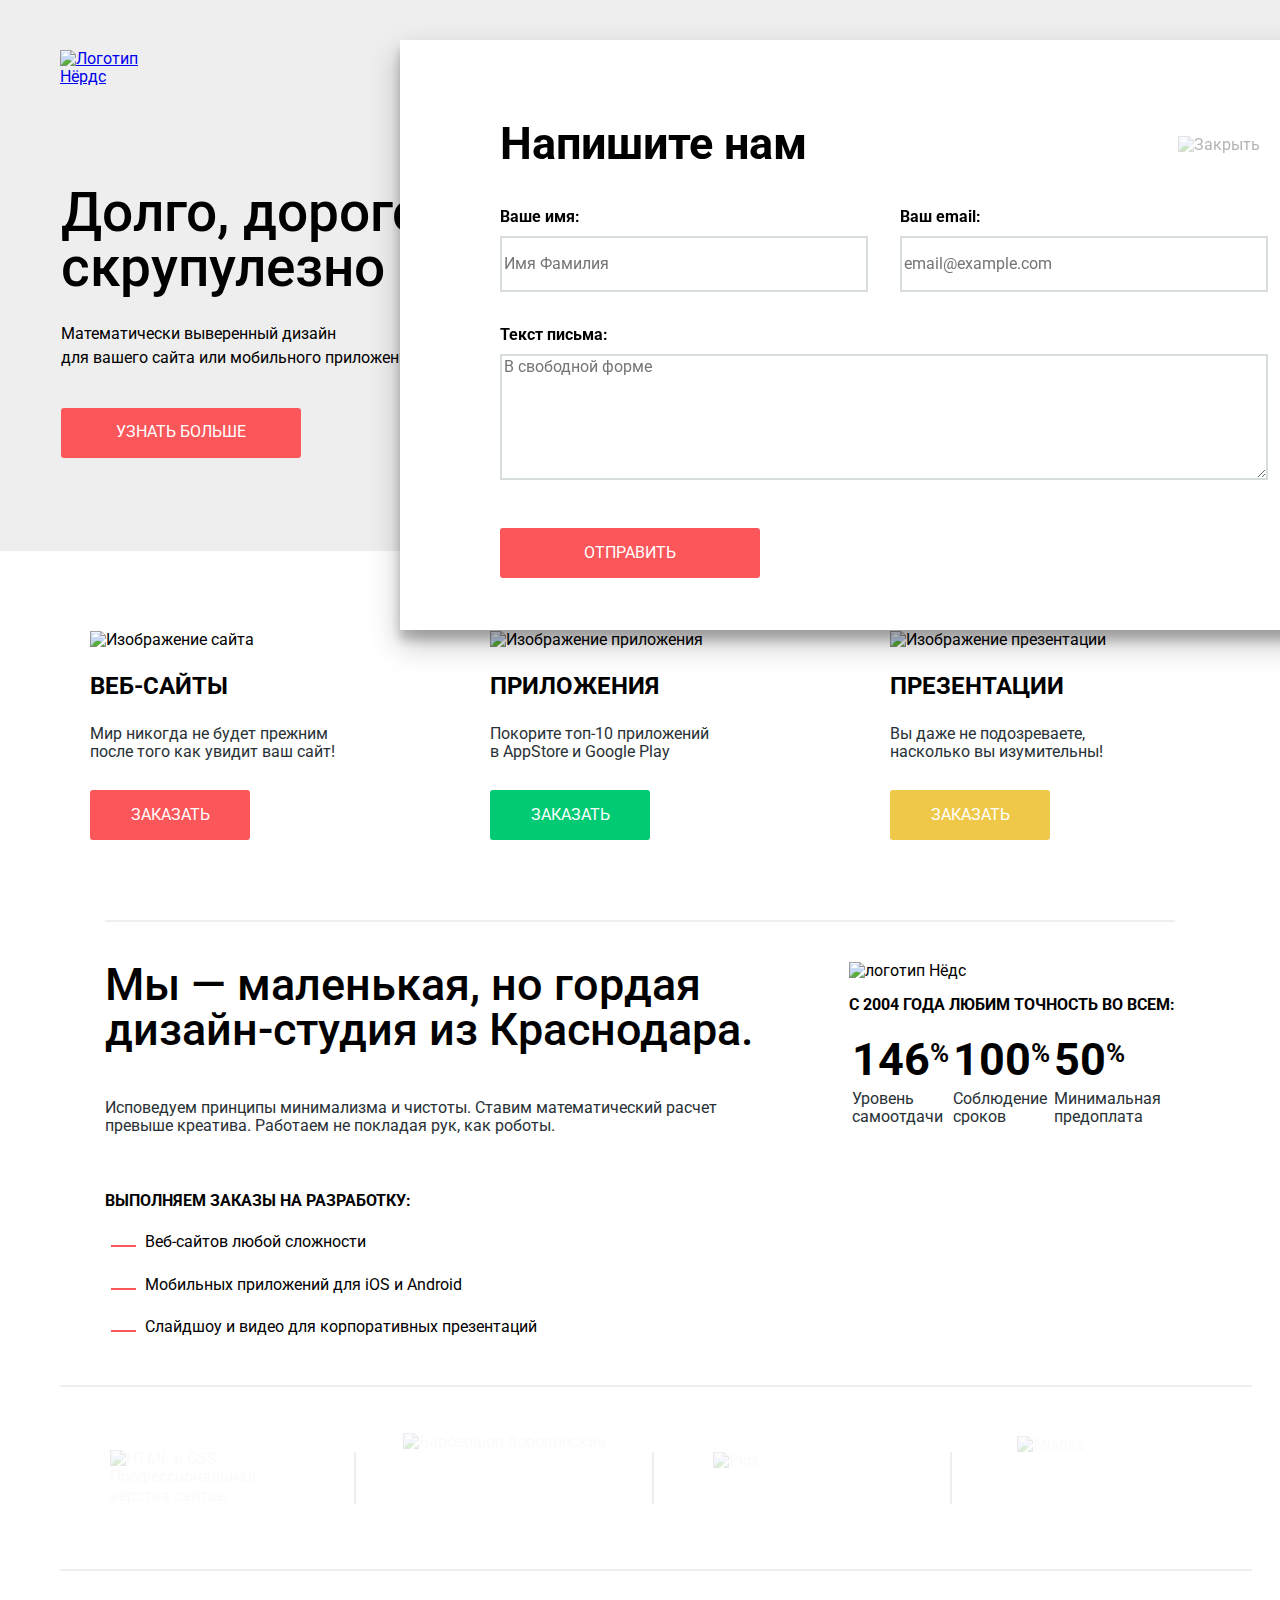
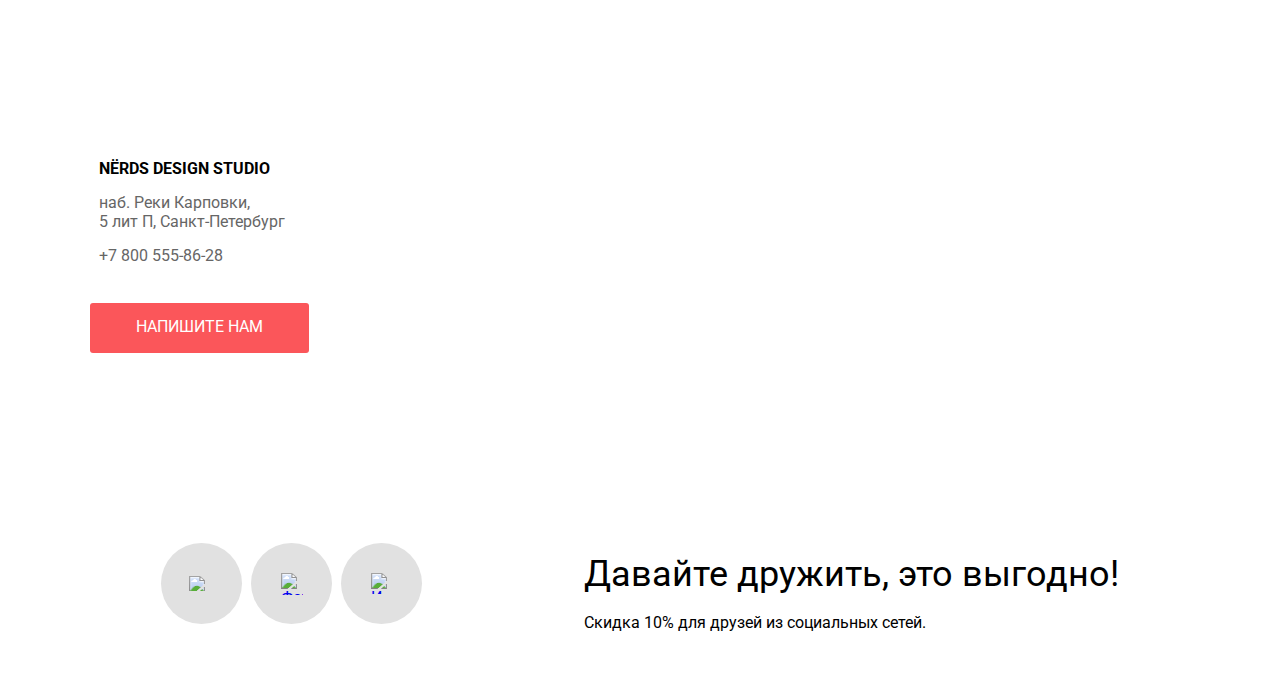
==== index.html @ 9ecb4269 "фиксим ошибку с заглавными символами папок и файлов" ====
<!DOCTYPE html>
<html class="page" lang="ru">

<head>
    <meta charset="UTF-8">
    <title>Дизайн-студия Нёрдс</title>
    <meta name="viewport" content="width=device-width, initial-scale=1.0">
    <link rel="icon" href="favicon.ico">
    <link rel="icon" href="img/favicon/icon.svg" type="image/svg+xml">
    <link rel="apple-touch-icon" href="img/favicon/180.png">
    <link rel="manifest" href="manifest.webmanifest">
    <link rel="stylesheet" href="css/normalize.css">
    <link rel="stylesheet" href="css/style.css">
    <link rel="preconnect" href="https://fonts.gstatic.com">
    <link rel="preconnect" href="https://fonts.gstatic.com">
    <link href="https://fonts.googleapis.com/css2?family=Roboto:wght@400;500&display=swap" rel="stylesheet">
</head>

<body class="page-body">
    <header class="main-header container">
        <nav class="main-navigation">
            <div class="wraper">
                <a href="index.html">
                    <img class="main-header-logo" src="img/nerds-logo.svg" alt="Логотип Нёрдс" width="159" height="65">
                </a>
                <div class="main-navigation-wraper">
                    <ul class="site-navigation">
                        <li><a class="nav-item" href="#">Студия</a></li>
                        <li><a class="nav-item" href="#">Клиенты</a></li>
                        <li><a class="nav-item" href="catalog.html">Магазин</a></li>
                        <li><a class="nav-item" href="#">Контакты</a></li>
                    </ul>
                </div>
                <div class="basket">
                    <input type="image" class="basket-icon" src="img/cart-icon.svg" alt="значок корзины">
                    <a class="nav-item-basket" href="#">
                    Корзина
                </a>
                </div>

            </div>
        </nav>
    </header>
    <main class="container">
        <section class="slider">
            <h2 class="visually-hidden">Цитаты о нас</h2>
            <article class="carousel">
                <div class="carousel__slides">
                    <figure class="carousel__slide slide" id="slide0"><img class="slide__img" src="img/slider/nerds-index-slide11.png" alt="Смартфоны" width="760" height="431">
                        <h2 class="slide__name">Долго, дорого,<br> скрупулезно
                        </h2>
                        <p class="slide__description">Математически выверенный дизайн<br> для вашего сайта или мобильного приложения.</p>
                        <button type="button" class="button-slider button" id="first-slider-button">Узнать больше</button>
                    </figure>
                    <figure class="carousel__slide slide" id="slide1"><img class="slide__img" src="img/slider/nerds-index-slide21.png" alt="Экраны" width="760" height="431">
                        <h2 class="slide__name">Любим математику<br> как никто другой</h2>
                        <p class="slide__description">Никакого креатива, только математические формулы<br> для расчета идеальных пропорций</p>
                        <button type="button" class="button-slider button" id="secound-slider-butto">Узнать больше</button>
                    </figure>
                    <figure class="carousel__slide slide" id="slide2"><img class="slide__img" src="img/slider/nerds-index-slide31.png" alt="Смартфон и планшет" width="760" height="431">
                        <h2 class="slide__name">Только ночь,<br> только хардкор</h2>
                        <p class="slide__description">Работать днем, как все? Мы против этого. <br> Ближе к полуночи работа только начинается</p>
                        <button type="button" class="button-slider button" id="therd-slider-butto">Узнать больше</button>
                    </figure>
                </div>
                <ul class="carousel__dots">
                    <li><a class="carousel__dot" href="#slide0">Перейти к слайду 1</a></li>
                    <li><a class="carousel__dot" href="#slide1">Перейти к слайду 2</a></li>
                    <li><a class="carousel__dot" href="#slide2">Перейти к слайду 3</a></li>
                </ul>
            </article>
        </section>
        <h1 class="visually-hidden">Веб-студия «Нёрдс»</h1>
        <section class="services">
            <h2 class="visually-hidden">Услуги агенства</h2>
            <div class="services-item">
                <img src="img/illustration-11.jpg" alt="Изображение сайта" width="300" height="146">
                <h3 class="services-title">Веб-сайты</h3>
                <p class="services-description">Мир никогда не будет прежним<br>после того как увидит ваш сайт!</p>
                <button class="button-order1 button" id="order-button1">Заказать</button>
            </div>
            <div class="services-item">
                <img src="img/illustration-21.jpg" alt="Изображение приложения" width="300" height="146">
                <h3 class="services-title">Приложения</h3>
                <p class="services-description">Покорите топ-10 приложений<br>в AppStore и Google Play</p>
                <button class="button-order2 button" id="order-button2">Заказать</button>
            </div>
            <div class="services-item">
                <img src="img/illustration-31.jpg" alt="Изображение презентации" width="300" height="146">
                <h3 class="services-title">Презентации</h3>
                <p class="services-description">Вы даже не подозреваете,<br>насколько вы изумительны!</p>
                <button class="button-order3 button" id="order-button3">Заказать</button>
            </div>
        </section>

        <section class="about">
            <h2 class="visually-hidden">
                О нас
            </h2>
            <div class="index-columns">
                <div class="about-quote-div">
                    <b class="about-quote">
                        Мы — маленькая, но гордая<br>дизайн-студия из Краснодара.
                    </b>
                    <p class="about-description">
                        Исповедуем принципы минимализма и чистоты. Ставим математический расчет<br>превыше креатива. Работаем не покладая рук, как роботы.
                    </p>
                    <p class="about-servises-title-list">Выполняем заказы на разработку:</p>
                    <ul class="about-servises-list-group">
                        <li class="about-servises-list">
                            Веб-сайтов любой сложности
                        </li>
                        <li class="about-servises-list">
                            Мобильных приложений для iOS и Android
                        </li>
                        <li class="about-servises-list">
                            Слайдшоу и видео для корпоративных презентаций
                        </li>
                    </ul>
                </div>
                <div class="feature">
                    <img class="feature-logo" src="img/nerds-illustration1.png" alt="логотип Нёдс" width="360" height="208">
                    <p class="feature-slogan ">С 2004 года любим точность во всем:</p>
                    <div>
                        <table class="feature-table">
                            <tr class="feature-number">
                                <td class="numeric">146<sup class="prozent">%</sup></td>
                                <td class="numeric">100<sup class="prozent">%</sup></td>
                                <td class="numeric">50<sup class="prozent">%</sup></td>
                            </tr>
                            <tr class="feature-text">
                                <td>Уровень<br>самоотдачи</td>
                                <td>Соблюдение<br>сроков</td>
                                <td>Минимальная<br>предоплата</td>
                            </tr>
                        </table>
                    </div>
                </div>
            </div>

        </section>
        <section class="cases">
            <h2 class="visually-hidden">Кейсы</h2>
            <div class="cases-row">
                <a class="cases-item" href="https://htmlacademy.ru/intensive/htmlcss">
                    <img class="cases-img" src="img/clients/logo_htmlacademy1.svg" alt="HTML и CSS. Профессиональная вёрстка сайтов" width="199" height="57">
                </a>
                <a class="cases-item" href="#">
                    <img class="cases-img" src="img/clients/logo-21.png" alt="Барбершоп бородинский" width="209" height="90">
                </a>
                <a class="cases-item" href="#">
                    <img class="cases-img" src="img/clients/group12.png" alt="Pink" width="185" height="52">
                </a>
                <a class="cases-item" href="#">
                    <img class="cases-img" src="img/clients/logo-41.png" alt="Mishka" width="173" height="84">
                </a>
            </div>
        </section>
        <section class="map container">
            <h2 class="visually-hidden">Карта</h2>
            <iframe class="g-map" src="https://www.google.com/maps/embed?pb=!1m18!1m12!1m3!1d2867.6091744177047!2d30.320843325173435!3d59.93819686362255!2m3!1f0!2f0!3f0!3m2!1i1024!2i768!4f13.1!3m3!1m2!1s0x4696310fb661d55f%3A0xd0cc7f055debe430!2z0JHQvtC70YzRiNCw0Y8g0JrQvtC90Y7RiNC10L3QvdCw0Y8g0YPQuy4sINCh0LDQvdC60YIt0J_QtdGC0LXRgNCx0YPRgNCzLCDQoNC-0YHRltGPLCAxOTExODY!5e0!3m2!1suk!2sua!4v1516047252825"
                width="1200" height="450" style="border:0" allowfullscreen=""></iframe>
            <div class="addres-container">
                <address class="address-plate">
                        <strong class="address-h3">NЁRDS DESIGN STUDIO</strong>    
                                <p class="address-streat">
                                    наб. Реки Карповки,<br>
                                    5 лит П, Санкт-Петербург
                                </p>
                                <a class="contacs-phone" href="tel:+78005558628">+7 800 555-86-28</a>
                                <button type="button" class="button-adress button" id="adress-button">Напишите нам</button>
                            </address>
            </div>
        </section>
    </main>
    <footer class="main-footer">
        <h2 class="visually-hidden">Мы в социальных сетях</h2>
        <div class="footer-socials">
            <a class="socials-item" href="#"><img src="img/footer/vk.svg" alt="Вконтакте" width="26" height="15"></a>
            <a class="socials-item" href="#"><img src="img/footer/fb.svg" alt="Фейсбук" width="22" height="22"></a>
            <a class="socials-item" href="#"><img src="img/footer/inst.svg" alt="Инстаграм" width="21" height="21"></a>
        </div>
        <div class="footer-slogan">
            <p class="footer-slogan-top">Давайте дружить, это выгодно!</p>
            <p class="footer-slogan-bot">Скидка 10% для друзей из социальных сетей.</p>
        </div>
    </footer>
    <script src="js/slider.js"></script>
</body>

<section class="page__modal modal-form">

    <h2 class="modal-form__caption">Напишите нам</h2>

    <form class="form-feedback" action="https://echo.htmlacademy.ru" method="POST">
        <div class="form-feedback__content-wrapper">
            <label class="form-feedback__label">
          Ваше имя:
          <input class="form-feedback__input form-input" type="text" name="name" placeholder="Имя Фамилия" required>
        </label>

            <label class="form-feedback__label">
          Ваш email:
          <input class="form-feedback__input form-input" type="email" name="email" placeholder="email@example.com" required>
        </label>

            <label class="form-feedback__label form-feedback__label-textarea">
          Текст письма:
          <textarea class="form-feedback__input form-input form-textarea" name="message" placeholder="В свободной форме"></textarea>
        </label>
        </div>


        <button class=" button form-feedback__button" type="submit">Отправить</button>
    </form>
    <input type="image" class="page__modal-button button-close" src="img/close-cross.svg" alt="Закрыть">
</section>

</html>
---- css/style.css ----
:root {
    --basic-black: #000000;
    --red: #FB565A;
    --green: #00CA74;
    --yellow: #EFC849;
    --grey: #EEEEEE;
    --white: #FFFFFF;
    --fog-gray: #666;
    --lite-grey: #E1E1E1;
    --fog-red: #E74246;
    --fog-dark-red: #D7373B;
    --some-green: #00BC6C;
    --some-dark-green: #00AA62;
    --some-fog-yellow: #EAB534;
    --some-dark-yellow: #E5A722;
    --another-gray: #DFDFDF;
    --another-other-gray: #D5D5D5;
    --light-black: #283136;
    --gray-like-me: #a6a6a6;
    --gray-like-you: #f1f1f1;
    --gray-rang: #d7dcde;
    --gray-cf: #cfcfcf;
    --gray-check: #4d4d4d;
}

.page {
    font-family: "Roboto", "Arial", sans-serif;
    min-width: 960px;
    font-size: 16px;
    font-weight: normal;
    min-height: 100%;
}

.main-header {
    background-color: var(--grey);
    min-width: 1100px;
    margin-left: auto;
    margin-right: auto;
    height: 120px;
}

.main-header-catalog {
    background-color: var(--grey);
    min-width: 1100px;
    margin-left: auto;
    margin-right: auto;
    height: 120px;
    padding-bottom: 231px;
}

.main-footer {
    display: flex;
    justify-content: space-evenly;
    align-items: center;
    height: 225px;
}

.wraper {
    display: flex;
    padding-top: 50px;
    padding-left: 10px;
}

.main-navigation {
    align-items: center;
    padding-bottom: 63px;
    background-color: var(--grey);
    width: 1200px;
    margin-left: auto;
    margin-right: auto;
}

.main-header-logo {
    padding-left: 10px;
}

.main-header-logo:hover {
    opacity: .7;
}

.main-header-logo:active {
    opacity: .3;
}

.site-navigation {
    list-style: none;
    display: flex;
    align-items: center;
    flex-wrap: wrap;
    margin-bottom: 7px;
    padding-left: 30px
}

.nav-item-basket {
    font-weight: 500;
    font-size: 16px;
    align-items: center;
    text-transform: uppercase;
    text-decoration: none;
    color: var(--basic-black);
    margin-right: 20px;
    margin-top: 10px
}

.nav-item-basket:hover {
    color: var(--red);
}

.nav-item-basket:active {
    opacity: .3;
}

.nav-item-basket:visited {
    text-decoration: underline;
}

.nav-item {
    font-weight: 500;
    font-size: 16px;
    align-items: center;
    text-transform: uppercase;
    text-decoration: none;
    color: var(--basic-black);
    margin-right: 46px;
}

.nav-item:hover {
    color: var(--red);
}

.nav-item:active {
    opacity: .3;
}

.nav-item:visited {
    text-decoration: underline;
}

.basket-button:hover {
    color: var(--red);
}

.basket {
    display: flex;
    align-items: center;
}

.basket-button:active {
    opacity: .3;
}

.visually-hidden {
    position: absolute;
    clip: rect(1px 1px 1px 1px);
    /* IE6, IE7 */
    clip: rect(1px, 1px, 1px, 1px);
    padding: 0;
    border: 0;
    height: 1px;
    width: 1px;
    overflow: hidden;
}

.services-title {
    font-weight: bold;
    font-size: 24px;
    text-transform: uppercase;
}

.services-item {
    width: 300px;
}

.slider-description {
    font-style: normal;
    font-weight: normal;
    align-items: center;
    color: var(--light-black);
}

.services-description {
    width: 400px;
    height: 49px;
    color: var(--light-black);
}

.about {
    display: flex;
    justify-content: space-evenly;
    margin-bottom: 25px;
}

.about-description {
    color: var(--light-black);
    margin-top: 47px;
    margin-bottom: 56px;
}

.button-order1 {
    width: 160px;
    height: 50px;
    color: var(--white);
    background: var(--red);
}

.button-order2 {
    width: 160px;
    height: 50px;
    color: var(--white);
    background: var(--green);
}

.button-order3 {
    width: 160px;
    height: 50px;
    color: var(--white);
    background: var(--yellow);
}

.about-quote {
    font-weight: 500;
    font-size: 45px;
    line-height: 45px;
    margin-top: 31px;
    margin-bottom: 31px;
}

.contacs-phone {
    text-decoration: none;
    color: var(--fog-gray);
    font-style: normal;
    margin-bottom: 37px;
    width: 200px;
}

.footer-slogan-top {
    font-size: 36px;
    margin-bottom: 10px;
}

.footer-slogan-bot {
    line-height: 22px;
}

.form-button {
    width: 259px;
    height: 50px;
    background: var(--red);
    color: var(--white);
}

.feature-slogan {
    font-weight: bold;
    text-transform: uppercase;
}

.feature-number {
    font-size: 45px;
}

.modal-title {
    font-size: 45px;
}

.modal-subtitle {
    font-weight: bold;
}

.name-name {
    width: 360px;
    height: 50px;
}

.form-email {
    width: 360px;
    height: 50px;
}

.form-text {
    width: 760px;
    height: 145px;
}

.socials-item {
    background-color: var(--lite-grey);
    border-radius: 50%;
    display: grid;
    place-items: center
}

.socials-item:hover {
    background-color: var(--fog-red);
}

.socials-item:active {
    background-color: var(--fog-dark-red);
    color: rgba(255, 255, 255, 0.3);
}

.cases-item {
    text-decoration: none;
    color: rgba(0, 0, 0, 0.1);
    position: relative;
}

.cases-item::after {
    content: "";
    width: 2px;
    height: 52px;
    background-color: var(--grey);
    position: absolute;
    left: 294px;
}

.cases-item:nth-of-type(4n+4)::after {
    display: none;
}

.button-order1:hover {
    background-color: var(--fog-red);
}

.button-order1:active {
    box-shadow: inset 0px 3px 0px rgba(0, 1, 1, 0.1);
    color: rgba(255, 255, 255, .3);
    background-color: var(--fog-dark-red);
}

.button-order2:hover {
    background-color: var(--some-green);
}

.button-order2:active {
    box-shadow: inset 0px 3px 0px rgba(0, 1, 1, 0.1);
    color: rgba(255, 255, 255, .3);
    background-color: var(--some-dark-green);
}

.button-order3:hover {
    background-color: var(--some-fog-yellow);
}

.button-order3:active {
    box-shadow: inset 0px 3px 0px rgba(0, 1, 1, 0.1);
    color: rgba(255, 255, 255, .3);
    background-color: var(--some-dark-yellow);
}

.button-slider {
    width: 240px;
    height: 50px;
    color: var(--white);
    background: var(--red);
}

.button-slider:hover {
    background-color: var(--fog-red);
}

.button-slider:active {
    box-shadow: inset 0px 3px 0px rgba(0, 1, 1, 0.1);
    color: rgba(255, 255, 255, .3);
    background-color: var(--fog-dark-red);
}

.button-adress {
    width: 219px;
    height: 50px;
    color: var(--white);
    background: var(--red);
}

.button-adress:hover {
    background-color: var(--fog-red);
}

.button-adress:active {
    box-shadow: inset 0px 3px 0px rgba(0, 1, 1, 0.1);
    color: rgba(255, 255, 255, .3);
    background-color: var(--fog-dark-red);
}

.form-button:hover {
    background-color: #E74246;
}

.form-button:active {
    box-shadow: inset 0px 3px 0px rgba(0, 1, 1, 0.1);
    color: rgba(255, 255, 255, .3);
    background-color: var(--fog-dark-red);
}

.cases-img {
    opacity: 0.2;
}

.cases-img:hover {
    opacity: 1;
}

.cases-img:active {
    opacity: 0.1;
}

.button {
    border-radius: 3px;
    text-transform: uppercase;
    border: none;
    cursor: pointer;
}

.button-adress:active {
    box-shadow: inset 0px 3px 0px rgba(0, 1, 1, 0.1);
    color: rgba(255, 255, 255, .3);
}

.address-streat {
    font-style: normal;
    color: var(--fog-gray);
    width: 200px;
}

.h1 {
    font-size: 55px;
    line-height: 55px;
}

.list {
    list-style-type: none;
}

.button-show {
    width: 260px;
    height: 50px;
    background: var(--grey);
}

.button-show:hover {
    background: var(--another-gray);
}

.button-show:active {
    background: var(--another-other-gray);
    box-shadow: inset 0px 3px 0px rgba(0, 1, 1, 0.1);
    color: rgba(0, 0, 0, 0.3);
    ;
}

.sort-button {
    all: unset;
    text-transform: uppercase;
    opacity: 0.3;
    margin-right: 13px;
}

.sort-button:hover {
    opacity: 0.6;
}

.sort-button:active {
    opacity: 1;
}

.grid {
    border: none;
    padding-left: 0px;
    margin-top: 55px;
    margin-bottom: 38px;
    height: 152px;
}

.feature {
    border: none;
    padding-left: 0px;
}

.sites {
    list-style-type: none;
    display: grid;
    grid-template-columns: 358px 358px;
    gap: 32px 42px;
    width: 758px;
    padding-left: 0px;
}

.sites-title {
    text-decoration: none;
    color: var(--basic-black);
    padding-top: 26px;
    text-transform: uppercase;
}

.sites-p {
    color: var(--fog-gray);
}

.page-numbers {
    list-style-type: none;
    display: flex;
    gap: 10px;
    align-items: center;
}

.page-number-item {
    text-decoration: none;
    color: var(--basic-black);
    text-transform: uppercase;
    background-color: var(--grey);
}

.background-h1 {
    background-color: var(--grey);
    height: 155px;
    margin: 0 auto;
}

.h1 {
    margin: 0 auto;
    text-align: center;
    grid-column: 1 / -1;
}

.fieldset-cost {
    border: none;
}

.cost-slider {
    background-color: var(--grey);
    width: 300px;
    height: 80px;
}

.cost-input {
    width: 80px;
    height: 38px;
    background-color: var(--grey);
    border: none;
    border-radius: 3px;
    text-align: center;
}

.goods-item-text {
    background-color: var(--grey);
    text-align: center;
    width: 360px;
    height: 231px;
    position: absolute;
    display: none;
    bottom: 0;
}

.goods-item {
    width: 360px;
}

.goods-item:hover .goods-item-text {
    display: block;
}

.page {
    height: 100%;
}

.main-navigation-wraper {
    width: 940px;
    margin: 0 auto;
    padding: 0 10px;
    justify-self: center;
    display: flex;
    justify-content: center;
    padding-left: 0px;
    padding-right: 27px;
    padding-top: 2px;
}

.services {
    display: flex;
    column-gap: 100px;
    justify-content: center;
    padding-top: 80px;
}

.index-columns {
    display: inline-flex;
    padding-top: 73px;
    justify-content: space-evenly;
    border-top: 2px solid var(--grey);
    margin-top: 80px;
    padding-top: 40px;
}

.cases {
    display: grid;
}

.basket {
    display: flex;
}

.page-catalog {
    display: grid;
    grid-template-columns: 260px 940px;
    align-content: start;
    margin-top: 53px;
}

.sorting {
    display: flex;
    width: 752px;
    align-items: flex-start;
}

.sorting-h {
    margin-left: 0px;
    margin-right: 268px;
    margin-top: 0px;
    font-weight: bold;
    font-size: 18px;
    text-transform: uppercase;
}

.goods-item {
    display: grid;
}

.footer-socials {
    display: grid;
    align-content: center;
    grid-auto-flow: column;
    grid-auto-columns: 81px;
    grid-auto-rows: 81px;
    gap: 9px;
}

.numeric {
    font-weight: bold
}

.prozent {
    font-size: 26px;
}

.cases-row {
    display: grid;
    grid-template-columns: 298px 298px 298px 298px;
    border-top: 2px solid var(--grey);
    border-bottom: 2px solid var(--grey);
    padding-top: 46px;
    padding-bottom: 46px;
}

.cases-item {
    display: grid;
    place-items: center;
}

.cases {
    max-width: 1160px;
    margin-left: auto;
    margin-right: auto;
}

.feature-text {
    color: var(--light-black);
}

.slider-div {
    display: grid;
    grid-auto-flow: column;
    grid-auto-columns: 100%;
    overflow: auto;
}

.page-catalog {
    display: grid;
    grid-template-columns: 260px 940px;
}

.filter-conf {
    display: flex;
    justify-content: center;
    width: 260px;
}

.page-numbers {
    display: grid;
    gap: 10px;
    list-style-type: none;
    grid-template-columns: 50px 50px 50px 260px;
    padding-left: 0px;
}

.page-number-item {
    text-decoration: none;
    text-transform: uppercase;
    background-color: var(--grey);
    display: grid;
    place-items: center;
    width: 50px;
    height: 50px;
}

.page-number-item:hover {
    background-color: var(--another-other-gray);
}

.page-number-item-next {
    width: 260px;
}

.about-quote-div {
    margin-right: 95px;
}

.page-body {
    margin-bottom: 53px;
    min-height: 307px;
}

.catalog-border {
    max-width: 760px;
}

.promo {
    font-size: 55px;
    font-weight: 500;
    padding-top: 67px;
    text-align: center;
    padding-top: 32px;
}

.page-catalog-area {
    width: 1200px;
    display: grid;
    margin-left: auto;
    margin-right: auto;
    padding-top: 64px;
}

.goods-item-li {
    width: 359px;
    position: relative;
}

.goods {
    display: grid;
    grid-column: 2;
    width: 758px;
    margin-left: 182px;
}

.basket-icon {
    margin-right: 25px;
    width: 16px;
    height: 16px;
    margin-top: 10px;
}

.about-servises-list {
    margin-bottom: 24px;
    list-style-type: none;
    position: relative;
}

.about-servises-list::before {
    content: "";
    width: 25px;
    height: 2px;
    background-color: var(--red);
    position: absolute;
    left: -34px;
    top: 12px;
}

.about-servises-title-list {
    text-transform: uppercase;
    margin-top: 40px;
    margin-bottom: 23px;
    font-weight: bold;
}

.filter-conf label {
    position: relative;
    display: block;
    cursor: pointer;
    user-select: none;
}

.filter-input-radio+label::before {
    content: "";
    width: 17px;
    height: 17px;
    position: absolute;
    left: -39px;
    top: -4px;
    border: 4px solid var(--gray-like-me);
    border-radius: 50%;
}

.filter-input-checkbox+label::before {
    content: "";
    width: 23px;
    height: 23px;
    position: absolute;
    left: -39px;
    top: 0;
    border: 2px solid var(--gray-check);
    border-radius: 5px;
    opacity: 0.4;
}

.filter-input-checkbox:hover+label::before {
    opacity: 1;
}

.filter-conf label {
    position: relative;
    display: block;
    cursor: pointer;
    user-select: none;
}

.list-li {
    padding-bottom: 20px;
}

.filter-input-radio:checked+label::after {
    content: "";
    width: 9px;
    height: 9px;
    position: absolute;
    left: -32px;
    top: 3px;
    background-color: var(--gray-like-me);
    border: 1px solid var(--gray-like-me);
    border-radius: 50%;
}

.filter-item {
    margin: 0;
    padding: 0;
    border: none;
}

.range-filter {
    width: 260px;
    margin-top: 49px;
}

.filter-item legend {
    font-size: 18px;
    line-height: 24px;
    text-transform: uppercase;
    font-weight: 700;
}

.range-controls {
    position: relative;
    height: 41px;
    margin-bottom: 15px;
    padding-top: 39px;
    padding-right: 20px;
    padding-left: 20px;
    background-color: var(--gray-like-you);
    border-radius: 5px;
}

.range-controls .scale {
    height: 2px;
    background: var(--gray-rang);
}

.range-controls .bar {
    width: 70%;
    height: 2px;
    background: var(--green);
}

.range-controls .toggle {
    position: absolute;
    top: 31px;
    left: 0;
    width: 4px;
    height: 4px;
    padding: 0;
    border: 8px solid var(--white);
    background-color: var(--gray-like-me);
    border-radius: 50%;
    box-shadow: 0 2px 1px 0 var(--gray-cf);
    cursor: pointer;
}

.range-controls .toggle-min {
    left: 18px;
}

.range-controls .toggle-max {
    left: 160px;
}

.price-controls {
    display: flex;
    justify-content: space-between;
}

.price-controls label {
    text-transform: uppercase;
    font-family: "Roboto", "Arial", sans-serif;
    font-size: 16px;
}

.price-controls input {
    width: 60px;
    padding: 10px;
    margin-left: 10px;
    text-align: center;
    color: var(--light-black);
    border: none;
    border-radius: 5px;
    background: var(--gray-like-you);
    font-family: inherit;
    font-size: inherit;
}

.fieldset-grid {
    text-transform: uppercase;
    font-weight: bold;
}

.fildset-feature {
    text-transform: uppercase;
    font-weight: bold;
}

.modal {
    position: fixed;
    width: 960px;
    height: 590px;
}


/* ___ container.scss */

.container {
    width: 1200px;
    width: 100%;
    margin-left: auto;
    margin-right: auto;
}

@media (max-width: 1200px) {
    .container {
        padding-left: 20px;
        padding-right: 20px;
    }
}

.carousel {
    position: relative;
    max-width: 1158px;
    margin-left: auto;
    margin-right: auto;
}

.carousel__slides {
    display: flex;
    overflow-x: scroll;
    width: 100%;
    /* Листаются только полноценные слайды (слайд не может остановиться на полпути) */
    -ms-scroll-snap-type: x mandatory;
    scroll-snap-type: x mandatory;
    /* Убирем скролл */
    scroll-behavior: smooth;
    -webkit-overflow-scrolling: touch;
    -ms-overflow-style: none;
    scrollbar-color: transparent;
}

.carousel__slides::-webkit-scrollbar {
    width: 0;
    height: 0;
}

.carousel__slides::-webkit-scrollbar-track {
    background: transparent;
}

.carousel__slides:-webkit-scrollbar-thumb {
    background: transparent;
    border: none;
}

.carousel__slide {
    scroll-snap-align: start;
    flex: 1 0 100%;
    height: 431px;
    min-width: 900px;
}

.carousel__dots {
    position: absolute;
    bottom: 20px;
    width: 100%;
    list-style: none;
    margin: 0;
    padding: 0;
    display: grid;
    grid-auto-flow: column;
    grid-auto-columns: 20px;
    grid-auto-rows: 20px;
    justify-content: center;
    gap: 15px;
}

.carousel__dot {
    font-size: 0;
    display: block;
    background-color: var(--white);
    height: 100%;
    width: 100%;
    border-radius: 50%;
}

.carousel__dot--active {
    background-color: var(--light-black);
}

.slide {
    position: relative;
    margin: 0;
}

.slide__name {
    font-weight: 500;
    font-size: 55px;
    line-height: 55px;
    color: black;
    width: 70%;
    top: 20px;
    left: 20px;
    padding-top: 19px;
    margin-bottom: 27px;
}

.slide__description {
    font-weight: normal;
    font-size: 16px;
    line-height: 24px;
    top: 70px;
    left: 20px;
    margin-bottom: 38px;
}

.slide__img {
    position: absolute;
    bottom: 0;
    right: 0;
}

.slider {
    background-color: var(--grey);
}

.map .container {
    min-height: 230px;
    padding-top: 55px;
    z-index: 2
}

.map {
    margin-top: 80px;
    background-image: url(../img/map.jpg);
    background-repeat: no-repeat;
    background-position: 50% 42%;
    background-size: cover;
    height: 420px
}

.map iframe {
    position: absolute;
    width: 100%;
    height: 420px
}

.map .address {
    width: 297px;
    padding: 32px 10px 46px;
    background-color: var(--white);
}

.address {
    text-decoration: none;
}

.address-h3 {
    font-style: normal;
    width: 200px;
}

.address p {
    padding: 0 41px;
    margin-top: 24px;
    letter-spacing: .1px;
    line-height: 18px
}

.address span {
    margin-left: 41px
}

.button-address {
    width: 219px;
    margin-left: 40px;
    margin-top: 35px
}

.addres-container {
    width: 1200px;
    height: 400px;
    margin-left: auto;
    margin-right: auto;
    position: relative;
}

.g-map {
    z-index: -1;
}

.address-plate {
    position: absolute;
    width: 318px;
    height: 308px;
    background-color: var(--white);
    display: flex;
    flex-direction: column;
    align-items: center;
    justify-content: center;
    top: 51px;
}

.basket-text {
    margin-right: 0px;
}

.main-page-catalog-area {
    margin-left: auto;
    margin-right: auto;
}

.active {
    padding: 12px 18px;
    border: 3px solid var(--grey);
    background-color: var(--grey);
    color: #000;
    line-height: 18px;
    text-transform: uppercase;
    font-weight: 500;
}


/*кост рендж*/

.filter-headline {
    font-weight: bold;
    font-size: 18px;
    line-height: 1.67;
    color: var(--basic-black);
    text-transform: uppercase;
}

.cost {
    display: grid;
    grid-template-columns: 1fr 1fr;
    justify-content: space-between;
    gap: 14px;
    border: 0 none;
}

.cost__range {
    grid-column: 1/-1;
}

.cost__label {
    font-weight: normal;
    font-size: 16px;
    line-height: 1.37;
    text-transform: uppercase;
    color: #283136;
    display: flex;
    align-items: center;
}

.cost__output {
    margin-left: 12px;
    background: var(--grey);
    border-radius: 3px;
    border: none;
    text-align: center;
    padding: 8px;
}

.range-slider {
    --primary-color: var(--green);
    --secondary-color: var(--gray-like-me);
    --side-offset: 18px;
    --fill-color: var(--primary-color);
    --progress-background: var(--gray-rang);
    --progress-radius: 0;
    --track-height: 2px;
    --min-max-font: 12px Arial;
    --min-max-opacity: 0.5;
    --min-max-x-offset: 10%;
    --thumb-size: 20px;
    --thumb-color: var(--white);
    --thumb-shadow: 0px 2px 1px rgba(0, 0, 0, 0.15);
    --thumb-back: radial-gradient( 22.5% 22.5% at 50% 50%, var(--secondary-color) 45.82%, var(--white) 45.83%);
    --thumb-shadow-hover: 0px 3px 2px rgba(0, 0, 0, 0.2);
    --ticks-height: 5px;
    --ticks-gap: 30px;
    --step: 1;
    --ticks-count: (var(--max) - var(--min)) / var(--step);
    --maxTicksAllowed: 30;
    --too-many-ticks: Min(1, Max(var(--ticks-count) - var(--maxTicksAllowed), 0));
    --x-step: Max(var(--step), var(--too-many-ticks) * (var(--max) - var(--min)));
    --tickIntervalPerc_1: Calc((var(--max) - var(--min)) / var(--x-step));
    --tickIntervalPerc: calc( (100% - var(--thumb-size)) / var(--tickIntervalPerc_1) * var(--tickEvery, 1));
    --value-a: Clamp( var(--min), var(--value, 0), var(--max));
    --value-b: var(--value, 0);
    --completed-a: calc( (var(--value-a) - var(--min)) / (var(--max) - var(--min)) * 100);
    --completed-b: calc( (var(--value-b) - var(--min)) / (var(--max) - var(--min)) * 100);
    --ca: Min(var(--completed-a), var(--completed-b));
    --cb: Max(var(--completed-a), var(--completed-b));
    --thumbs-too-close: Clamp( -1, 1000 * (Min(1, Max(var(--cb) - var(--ca) - 5, -1)) + 0.001), 1);
    --thumb-close-to-min: Min(1, Max(var(--ca) - 5, 0));
    --thumb-close-to-max: Min(1, Max(95 - var(--cb), 0));
    box-sizing: content-box;
    display: inline-block;
    height: max(var(--track-height), var(--thumb-size));
    padding-bottom: var(--ticks-gap);
    padding-top: var(--ticks-gap);
    position: relative;
    z-index: 1;
    width: 100%;
    background-color: var(--grey);
    border-radius: 3px;
    vertical-align: middle;
}

.range-slider__progress {
    --start-end: calc(var(--thumb-size) / 2 + var(--side-offset));
    --clip-end: calc(100% - (var(--cb)) * 1%);
    --clip-start: calc(var(--ca) * 1%);
    --clip: inset(-20px var(--clip-end) -20px var(--clip-start));
    position: absolute;
    width: calc(100% - 2 * var(--start-end));
    left: var(--start-end);
    right: var(--start-end);
    top: calc( var(--ticks-gap) + var(--thumb-size) / 2 - var(--track-height) / 2);
    height: calc(var(--track-height));
    background: var(--progress-background var(--grey));
    pointer-events: none;
    z-index: -1;
    border-radius: var(--progress-radius);
}

.range-slider__progress::before {
    content: "";
    position: absolute;
    left: 0;
    right: 0;
    -webkit-clip-path: var(--clip);
    clip-path: var(--clip);
    top: 0;
    bottom: 0;
    background: var(--fill-color, var(--basic-black));
    z-index: 1;
    border-radius: inherit;
}

.range-slider__input {
    -webkit-appearance: none;
    width: calc(100% - 2 * var(--side-offset));
    height: var(--thumb-size);
    margin: 0;
    position: absolute;
    left: var(--side-offset);
    cursor: -webkit-grab;
    cursor: grab;
    outline: none;
    background: none;
}

.range-slider__input:not(:only-of-type) {
    pointer-events: none;
}

.range-slider__input::-webkit-slider-thumb {
    -webkit-appearance: none;
    appearance: none;
    border: none;
    height: var(--thumb-size);
    width: var(--thumb-size);
    transform: var(--thumb-transform);
    border-radius: var(--thumb-radius, 50%);
    background-color: var(--thumb-color);
    background-image: var(--thumb-back);
    box-shadow: var(--thumb-shadow);
    pointer-events: auto;
    -webkit-transition: 0.1s;
    transition: 0.1s;
}

.range-slider__input::-moz-range-thumb {
    -moz-appearance: none;
    appearance: none;
    border: none;
    height: var(--thumb-size);
    width: var(--thumb-size);
    transform: var(--thumb-transform);
    border-radius: var(--thumb-radius, 50%);
    background-color: var(--thumb-color);
    background-image: var(--thumb-back);
    box-shadow: var(--thumb-shadow);
    pointer-events: auto;
    -moz-transition: 0.1s;
    transition: 0.1s;
}

.range-slider__input::-ms-thumb {
    appearance: none;
    border: none;
    height: var(--thumb-size);
    width: var(--thumb-size);
    transform: var(--thumb-transform);
    border-radius: var(--thumb-radius, 50%);
    background-color: var(--thumb-color);
    background-image: var(--thumb-back);
    box-shadow: var(--thumb-shadow);
    pointer-events: auto;
    -ms-transition: 0.1s;
    transition: 0.1s;
}

.range-slider__input:hover {
    --thumb-shadow: var(--thumb-shadow-hover);
}

.range-slider__input:active,
.range-slider__input:focus {
    --thumb-back: radial-gradient( 40% 40% at 50% 50%, var(--primary-color) 45.82%, var(--white) 45.83%);
    cursor: -webkit-grabbing;
    cursor: grabbing;
    z-index: 2;
}


/*     modal    */

.modal-form {
    box-sizing: border-box;
    padding: 40px 100px 85px;
    width: 960px;
    height: 590px;
    margin-left: auto;
    margin-right: auto;
    box-shadow: 0 14px 28px rgb(0 0 0 / 25%), 0 10px 10px rgb(0 0 0 / 22%);
    background-color: var(--white);
    position: fixed;
    top: 40px;
    left: 400px;
    right: 400px;
}

.form-feedback__content-wrapper {
    display: grid;
    grid-template-columns: repeat(2, 360px);
    column-gap: 40px;
    row-gap: 34px;
    margin-bottom: 48px;
}

.form-feedback__label {
    display: flex;
    flex-direction: column;
    font-size: 16px;
    font-weight: 700;
    line-height: 18px;
}

.form-feedback__label-textarea {
    grid-column: 1 / -1;
}

.form-feedback__input {
    margin-top: 10px;
    border: 2px solid var(--gray-rang);
}

.form-feedback__button {
    padding: 16px 84px;
    background-color: var(--red);
    color: var(--white);
}

.modal-form__caption {
    font-weight: bold;
    font-size: 45px;
    line-height: 53px;
}

.form-input {
    width: 360px;
    height: 50px;
}

.form-textarea {
    width: 760px;
    height: 118px;
}

.button-close {
    position: absolute;
    top: 96px;
    right: 100px;
    opacity: 0.3;
}

.button-close:hover {
    opacity: 1;
}

.button-close:active {
    opacity: 0.1;
}

.form-feedback__button:hover {
    background-color: var(--fog-red);
}

.form-feedback__button:active {
    box-shadow: inset 0px 3px 0px rgba(0, 1, 1, 0.1);
    color: rgba(255, 255, 255, .3);
    background-color: var(--fog-dark-red);
}

.filter-input-checkbox:checked+label::after {
    content: "";
    width: 25px;
    height: 22px;
    position: absolute;
    left: -33px;
    top: 3px;
    background-image: url("/img/checked.svg");
    background-repeat: no-repeat;
    background-position: 0 0;
    opacity: 0.4;
}

.filter-input-checkbox:checked:hover+label::after {
    opacity: 1;
}

.goods-button {
    width: 200px;
    height: 50px;
    background: var(--fog-red);
    color: var(--white);
    border-radius: 3px;
    text-transform: uppercase;
    border: none;
}

.goods-button:hover {
    background-color: var(--fog-dark-red);
}

.goods-button:active {
    box-shadow: inset 0px 3px 0px rgba(0, 1, 1, 0.1);
    color: rgba(255, 255, 255, .3);
    background-color: var(--fog-dark-red);
}

.goods-head {
    opacity: 0.3;
}

.goods-item-li:hover .goods-head {
    opacity: 1;
}

.page-selected {
    background-color: var(--white);
    outline: 2px solid var(--grey);
}
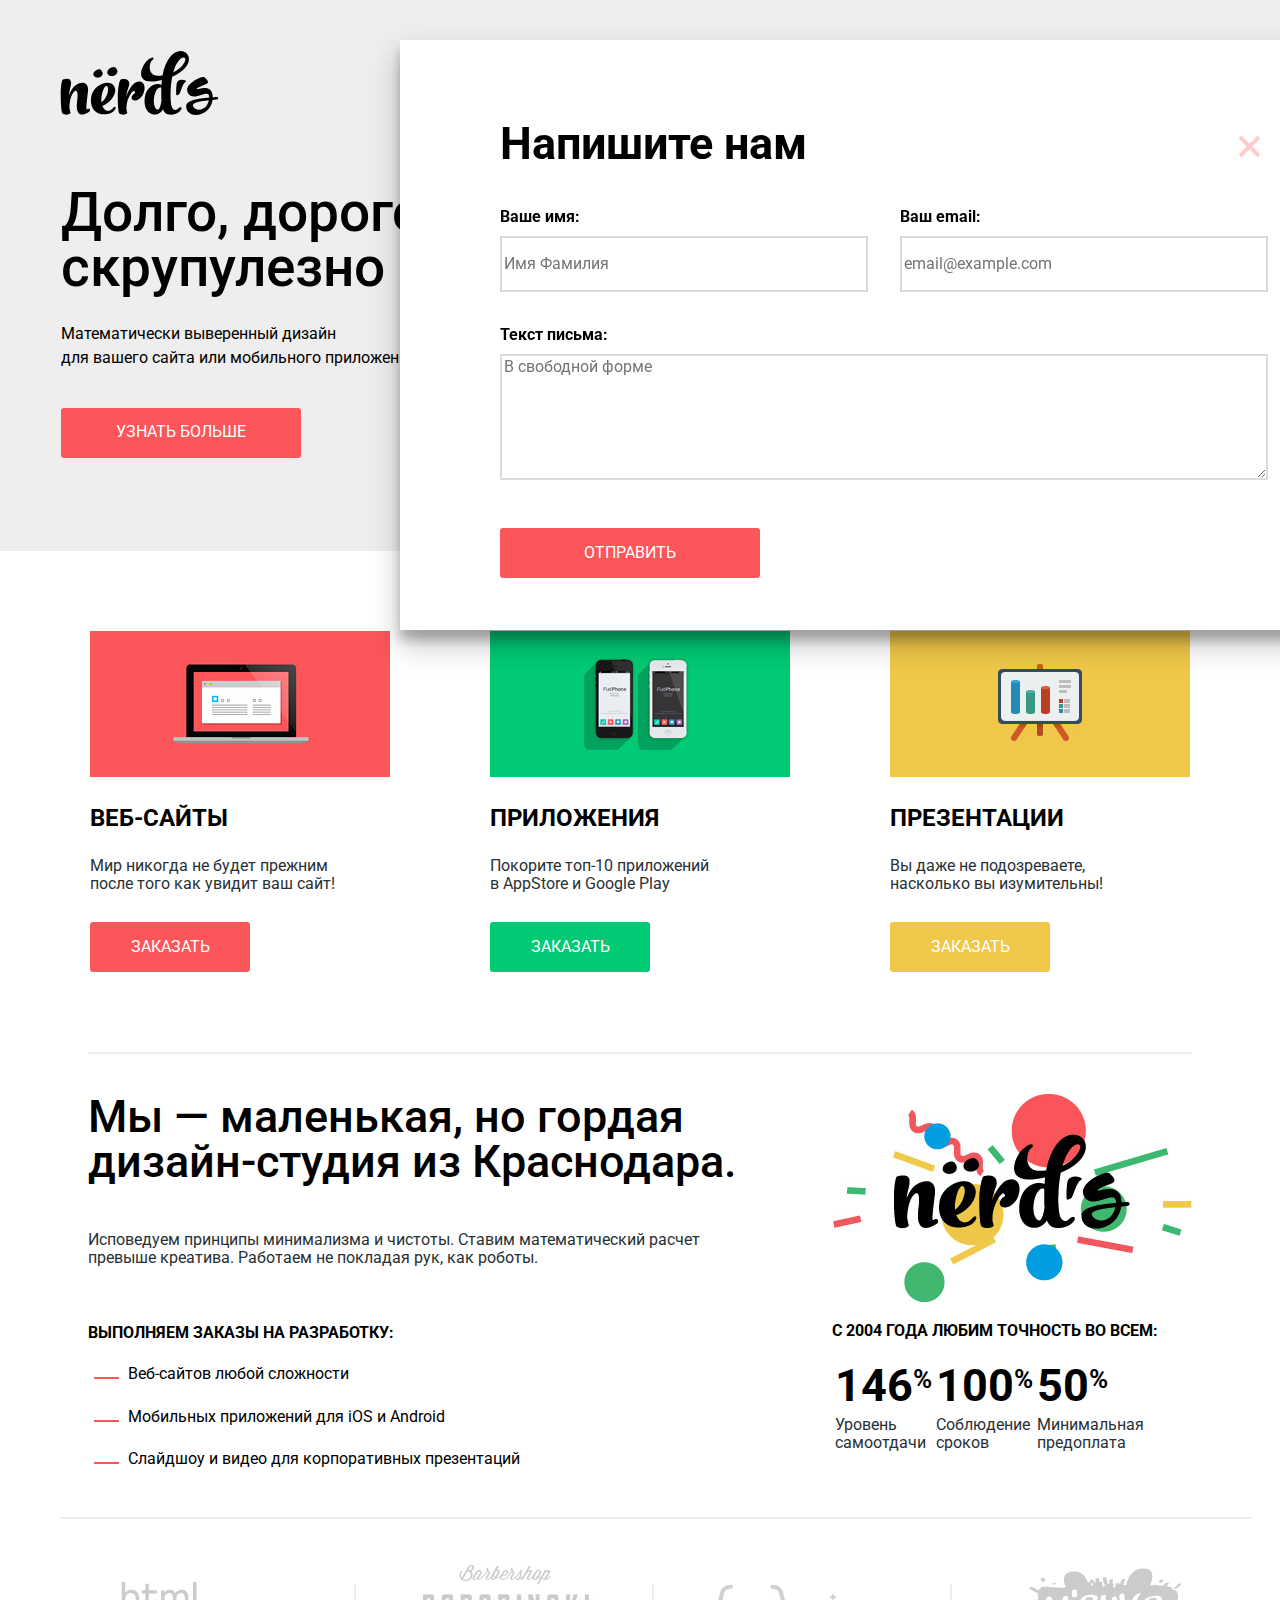
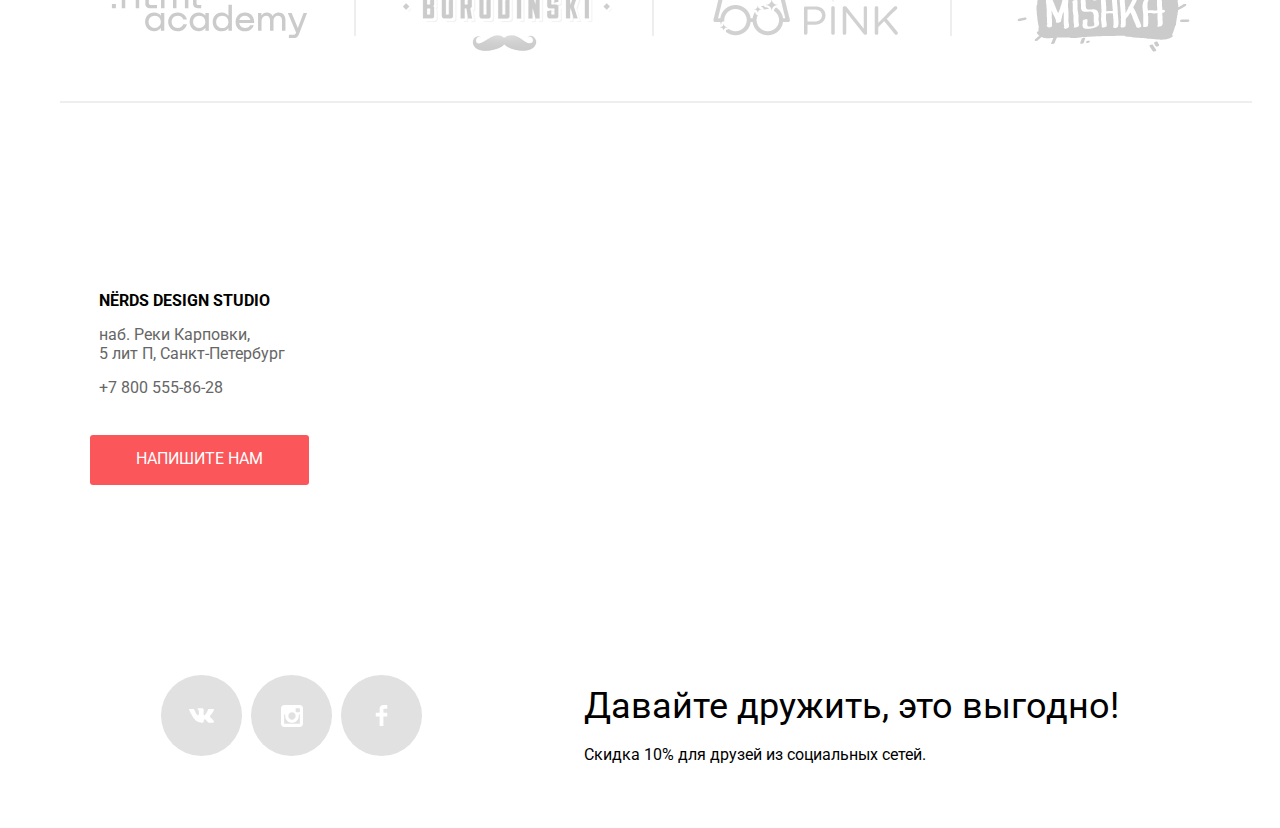
==== commit 34bad927: "Фиксим валидность, на странице зазщиты" ====
--- a/index.html
+++ b/index.html
@@ -185,35 +185,37 @@
             <p class="footer-slogan-bot">Скидка 10% для друзей из социальных сетей.</p>
         </div>
     </footer>
-    <script src="js/slider.js"></script>
+
+    <section class="page__modal modal-form">
+
+        <h2 class="modal-form__caption">Напишите нам</h2>
+
+        <form class="form-feedback" action="https://echo.htmlacademy.ru" method="POST">
+            <div class="form-feedback__content-wrapper">
+                <label class="form-feedback__label">
+              Ваше имя:
+              <input class="form-feedback__input form-input" type="text" name="name" placeholder="Имя Фамилия" required>
+            </label>
+
+                <label class="form-feedback__label">
+              Ваш email:
+              <input class="form-feedback__input form-input" type="email" name="email" placeholder="email@example.com" required>
+            </label>
+
+                <label class="form-feedback__label form-feedback__label-textarea">
+              Текст письма:
+              <textarea class="form-feedback__input form-input form-textarea" name="message" placeholder="В свободной форме"></textarea>
+            </label>
+            </div>
+
+
+            <button class=" button form-feedback__button" type="submit">Отправить</button>
+        </form>
+        <input type="image" class="page__modal-button button-close" src="img/close-cross.svg" alt="Закрыть">
+    </section>
+    <script src="/js/slider.js"></script>
 </body>
 
-<section class="page__modal modal-form">
-
-    <h2 class="modal-form__caption">Напишите нам</h2>
-
-    <form class="form-feedback" action="https://echo.htmlacademy.ru" method="POST">
-        <div class="form-feedback__content-wrapper">
-            <label class="form-feedback__label">
-          Ваше имя:
-          <input class="form-feedback__input form-input" type="text" name="name" placeholder="Имя Фамилия" required>
-        </label>
-
-            <label class="form-feedback__label">
-          Ваш email:
-          <input class="form-feedback__input form-input" type="email" name="email" placeholder="email@example.com" required>
-        </label>
-
-            <label class="form-feedback__label form-feedback__label-textarea">
-          Текст письма:
-          <textarea class="form-feedback__input form-input form-textarea" name="message" placeholder="В свободной форме"></textarea>
-        </label>
-        </div>
-
-
-        <button class=" button form-feedback__button" type="submit">Отправить</button>
-    </form>
-    <input type="image" class="page__modal-button button-close" src="img/close-cross.svg" alt="Закрыть">
-</section>
+
 
 </html>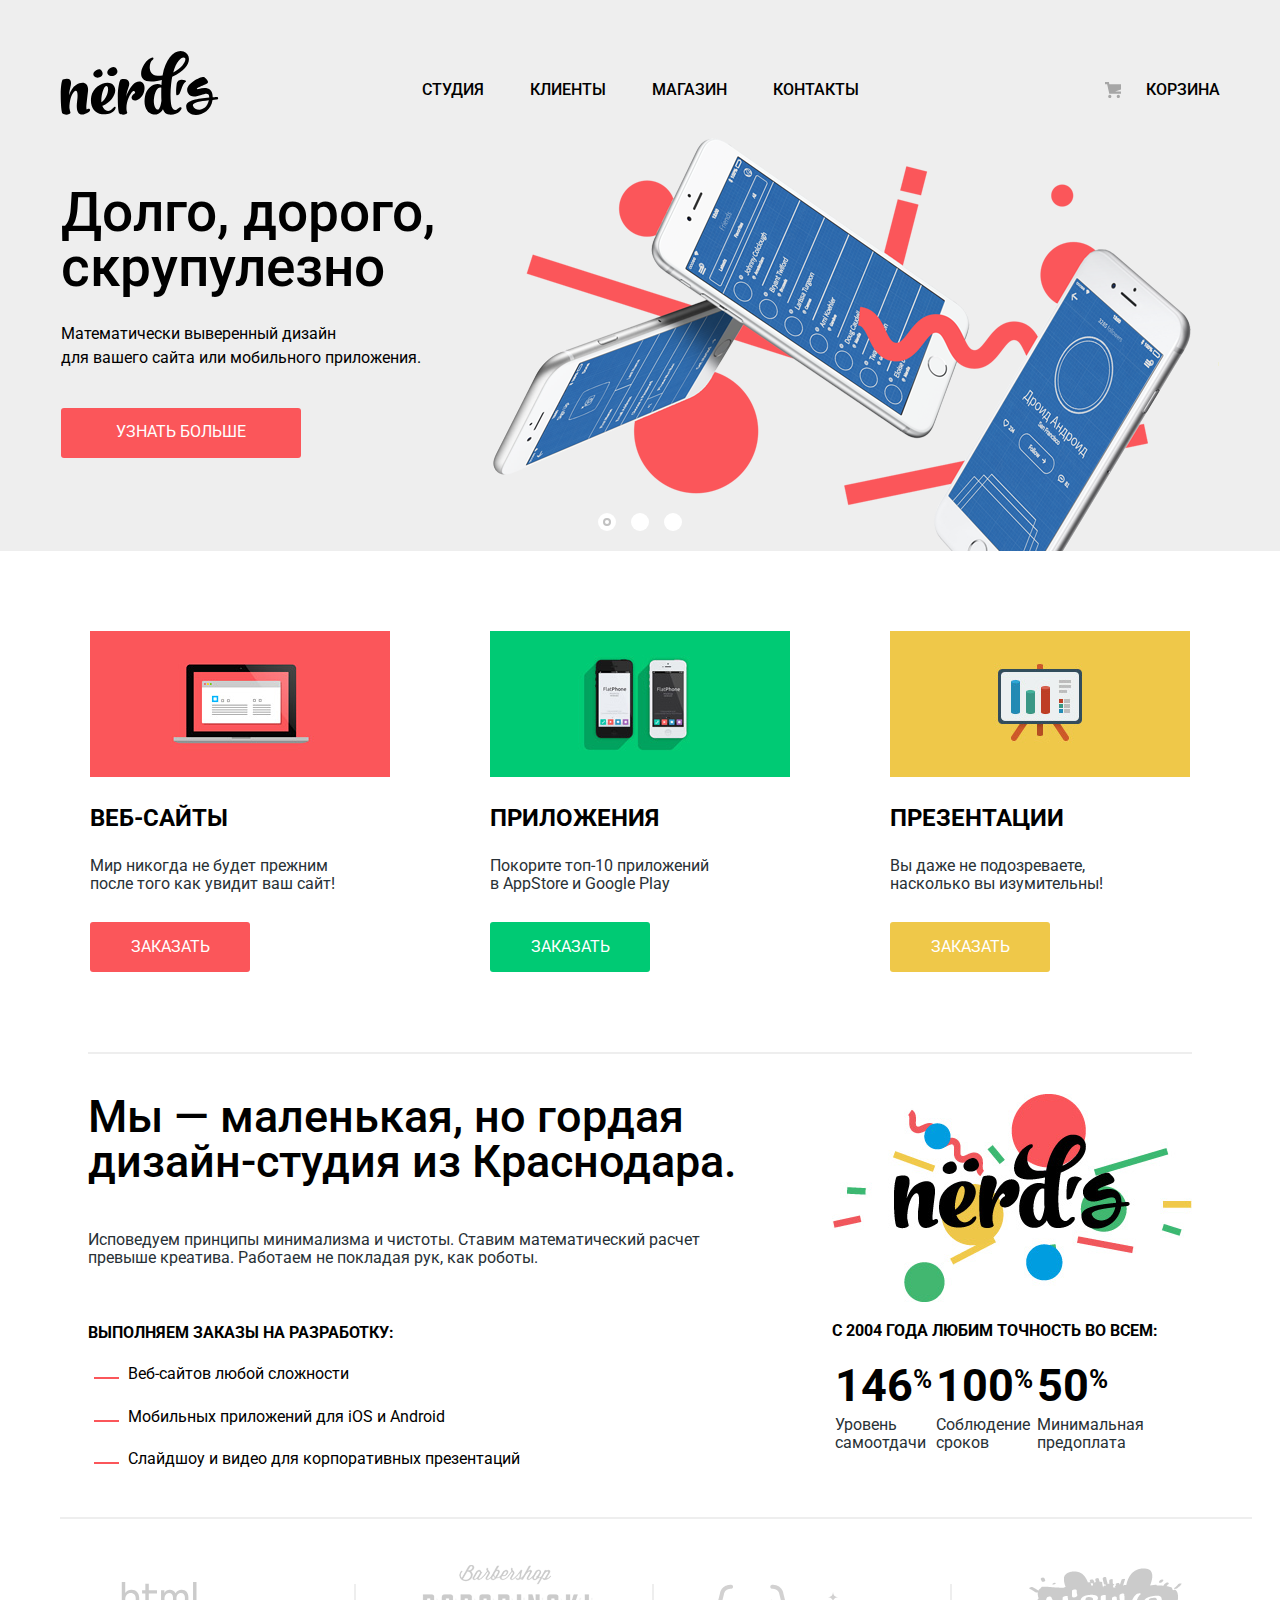
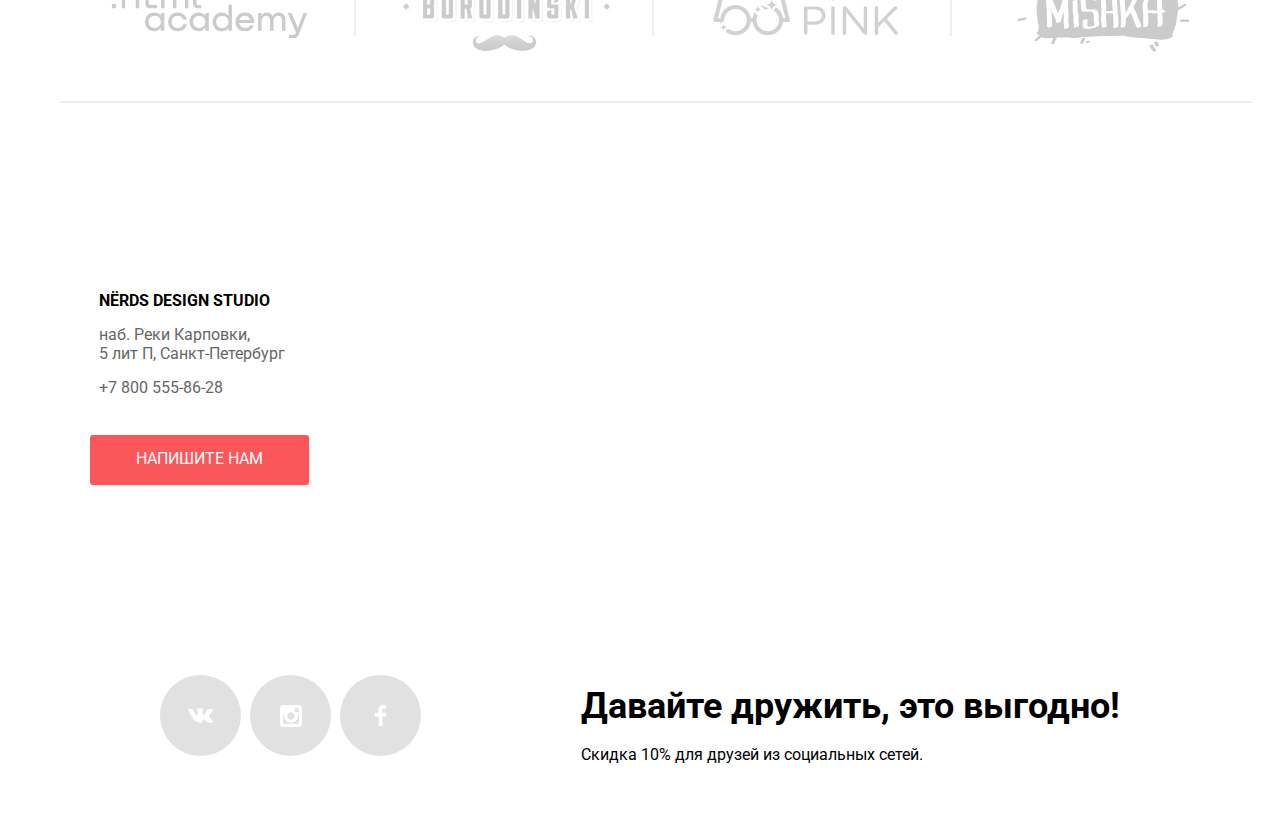
==== commit 1a11ec5f: "Фиксы после проверки" ====
--- a/index.html
+++ b/index.html
@@ -85,7 +85,7 @@
                 <p class="services-description">Покорите топ-10 приложений<br>в AppStore и Google Play</p>
                 <button class="button-order2 button" id="order-button2">Заказать</button>
             </div>
-            <div class="services-item">
+            <div class="services-item s-i-3">
                 <img src="img/illustration-31.jpg" alt="Изображение презентации" width="300" height="146">
                 <h3 class="services-title">Презентации</h3>
                 <p class="services-description">Вы даже не подозреваете,<br>насколько вы изумительны!</p>
@@ -213,7 +213,7 @@
         </form>
         <input type="image" class="page__modal-button button-close" src="img/close-cross.svg" alt="Закрыть">
     </section>
-    <script src="/js/slider.js"></script>
+    <script src="js/slider.js"></script>
 </body>
 
 
--- a/css/style.css
+++ b/css/style.css
@@ -21,6 +21,7 @@
     --gray-rang: #d7dcde;
     --gray-cf: #cfcfcf;
     --gray-check: #4d4d4d;
+    --gray-slider: #C1C1C1;
 }
 
 .page {
@@ -171,6 +172,10 @@
     width: 300px;
 }
 
+.services-item::before {
+    background-image: url("img/illustration-31.jpg");
+}
+
 .slider-description {
     font-style: normal;
     font-weight: normal;
@@ -234,6 +239,7 @@
 }
 
 .footer-slogan-top {
+    font-weight: bold;
     font-size: 36px;
     margin-bottom: 10px;
 }
@@ -429,6 +435,10 @@
     list-style-type: none;
 }
 
+.sort-button .triangle {
+    margin: 0;
+}
+
 .button-show {
     width: 260px;
     height: 50px;
@@ -451,6 +461,7 @@
     text-transform: uppercase;
     opacity: 0.3;
     margin-right: 13px;
+    font-size: 14px;
 }
 
 .sort-button:hover {
@@ -506,6 +517,8 @@
     color: var(--basic-black);
     text-transform: uppercase;
     background-color: var(--grey);
+    font-weight: 500;
+    font-size: 16px;
 }
 
 .background-h1 {
@@ -960,6 +973,7 @@
     max-width: 1158px;
     margin-left: auto;
     margin-right: auto;
+    scrollbar-width: none;
 }
 
 .carousel__slides {
@@ -974,6 +988,8 @@
     -webkit-overflow-scrolling: touch;
     -ms-overflow-style: none;
     scrollbar-color: transparent;
+    overflow: -moz-scrollbars-none;
+    scrollbar-width: none;
 }
 
 .carousel__slides::-webkit-scrollbar {
@@ -1006,8 +1022,8 @@
     padding: 0;
     display: grid;
     grid-auto-flow: column;
-    grid-auto-columns: 20px;
-    grid-auto-rows: 20px;
+    grid-auto-columns: 18px;
+    grid-auto-rows: 18px;
     justify-content: center;
     gap: 15px;
 }
@@ -1022,7 +1038,9 @@
 }
 
 .carousel__dot--active {
-    background-color: var(--light-black);
+    background-image: url(/img/ellipse.svg);
+    background-repeat: no-repeat;
+    background-position: 50% 50%;
 }
 
 .slide {
@@ -1174,6 +1192,7 @@
     justify-content: space-between;
     gap: 14px;
     border: 0 none;
+    padding-left: 0px;
 }
 
 .cost__range {
@@ -1191,7 +1210,7 @@
 }
 
 .cost__output {
-    margin-left: 12px;
+    margin-left: px;
     background: var(--grey);
     border-radius: 3px;
     border: none;
@@ -1367,8 +1386,9 @@
     background-color: var(--white);
     position: fixed;
     top: 40px;
-    left: 400px;
-    right: 400px;
+    left: 0;
+    right: 0;
+    display: none;
 }
 
 .form-feedback__content-wrapper {
@@ -1408,6 +1428,10 @@
     line-height: 53px;
 }
 
+.form-input::placeholder {
+    padding-left: 16px;
+}
+
 .form-input {
     width: 360px;
     height: 50px;
@@ -1416,6 +1440,10 @@
 .form-textarea {
     width: 760px;
     height: 118px;
+}
+
+.form-textarea::placeholder {
+    padding-top: 16px;
 }
 
 .button-close {
@@ -1482,6 +1510,7 @@
 
 .goods-head {
     opacity: 0.3;
+    width: 358px;
 }
 
 .goods-item-li:hover .goods-head {
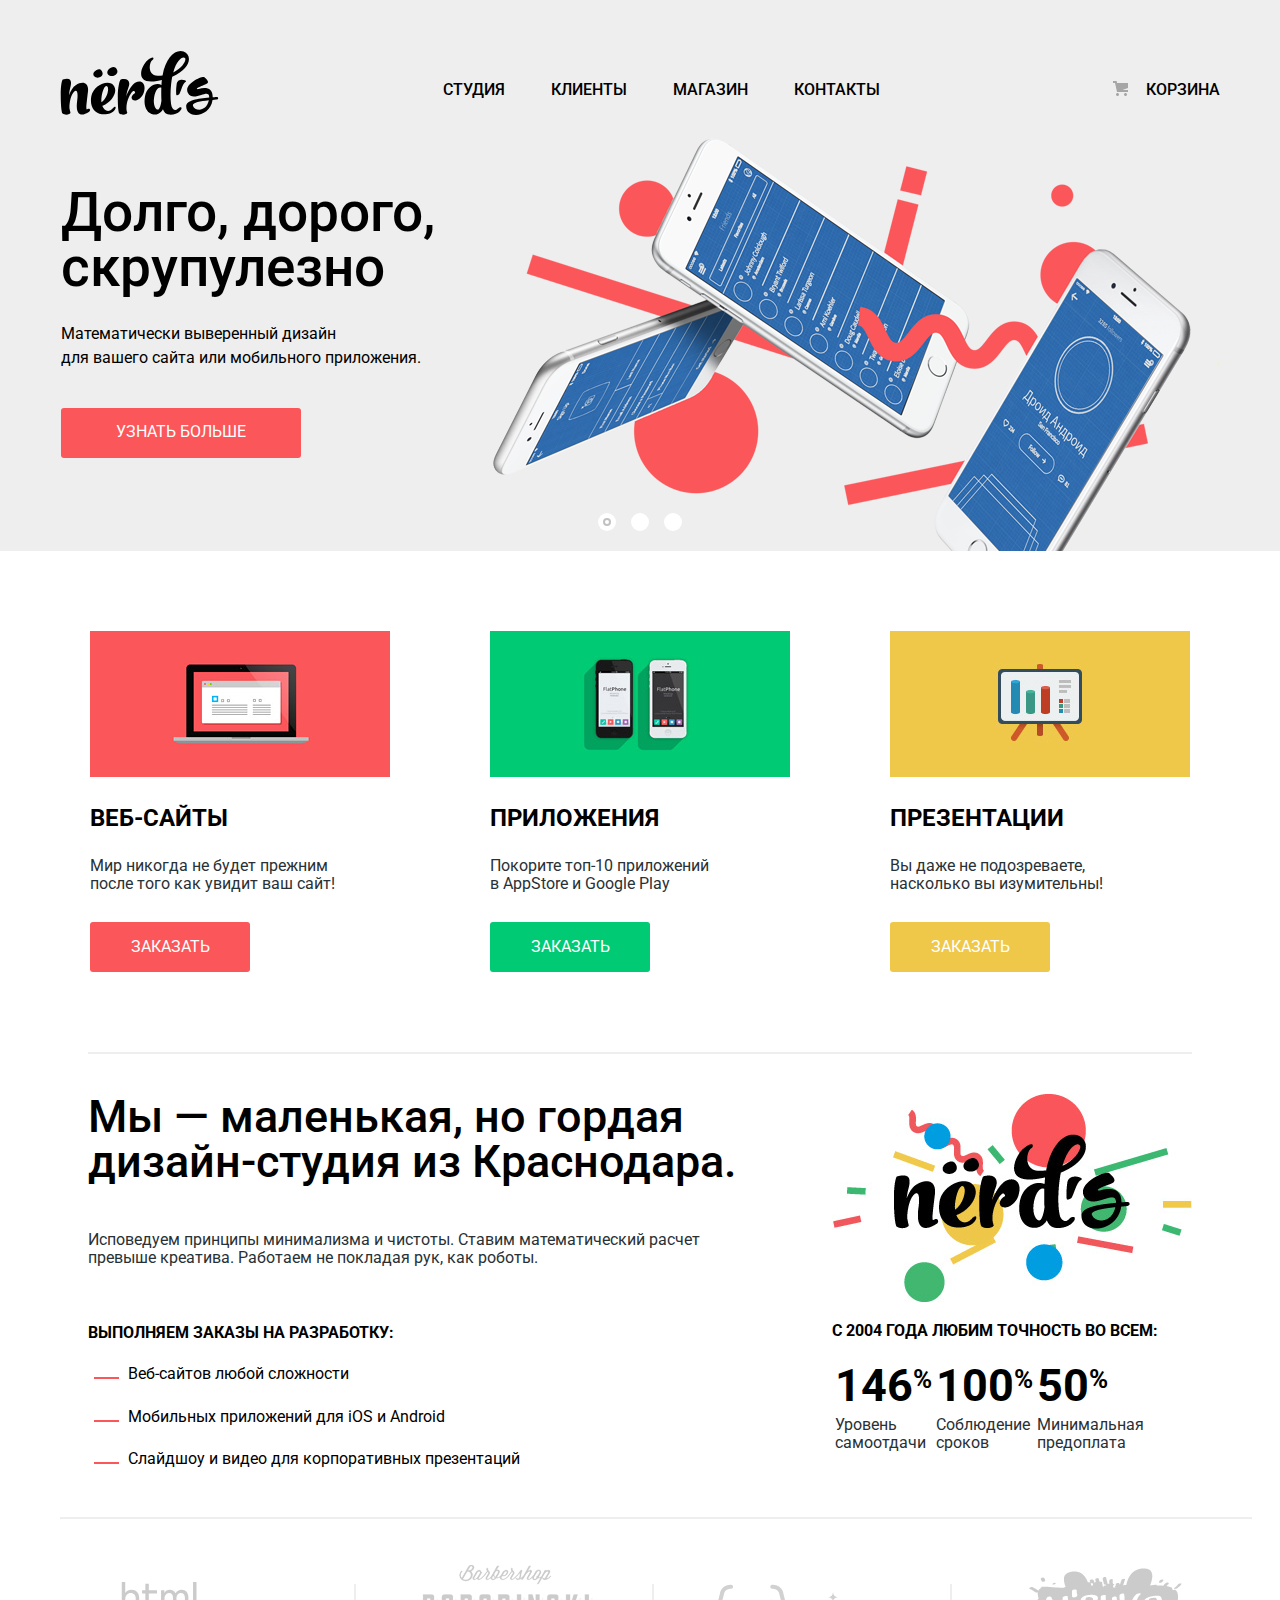
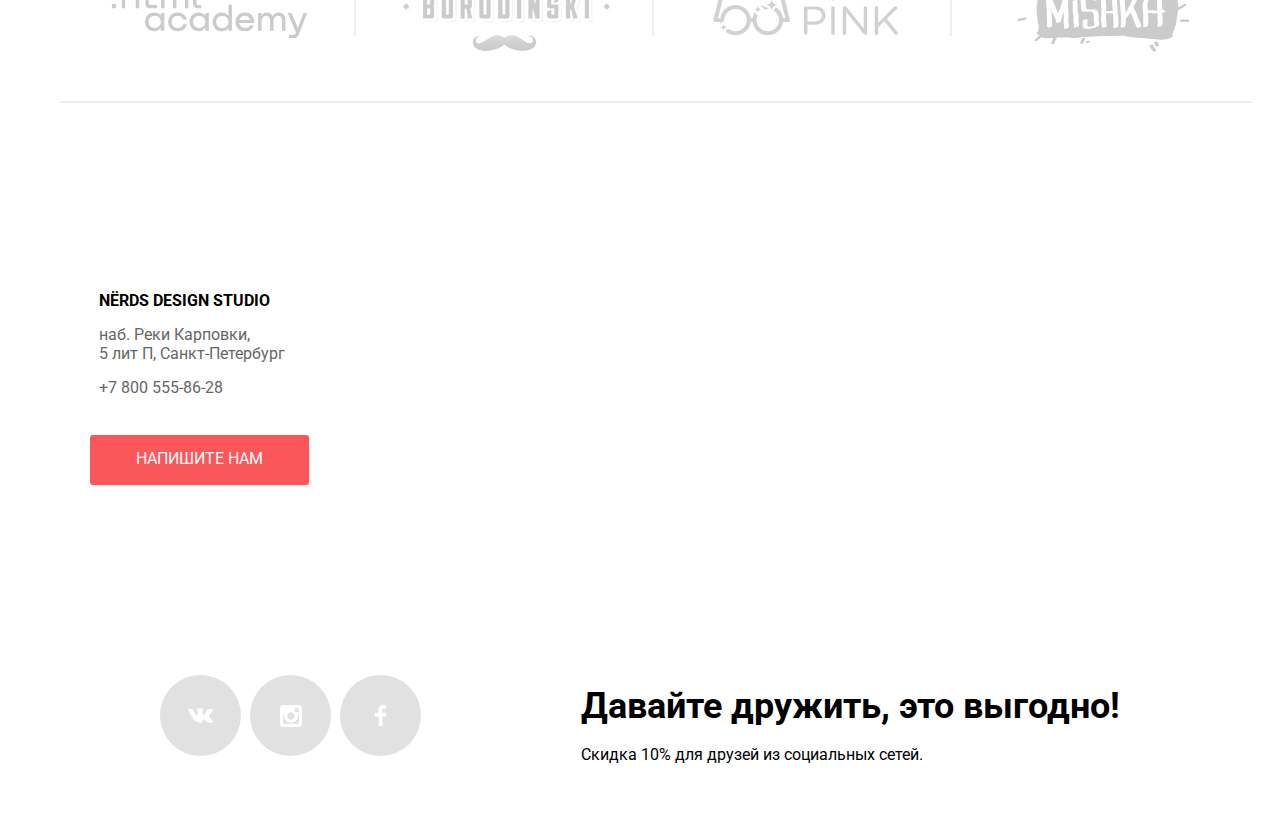
==== commit 3ddb91cb: "Хочу защититься и всё, и спать, и спокойно жить" ====
--- a/index.html
+++ b/index.html
@@ -32,7 +32,6 @@
                     </ul>
                 </div>
                 <div class="basket">
-                    <input type="image" class="basket-icon" src="img/cart-icon.svg" alt="значок корзины">
                     <a class="nav-item-basket" href="#">
                     Корзина
                 </a>
--- a/css/style.css
+++ b/css/style.css
@@ -100,7 +100,19 @@
     text-decoration: none;
     color: var(--basic-black);
     margin-right: 20px;
-    margin-top: 10px
+    margin-top: 10px;
+    position: relative;
+}
+
+.nav-item-basket::before {
+    content: "";
+    width: 15px;
+    height: 15px;
+    position: absolute;
+    left: -33px;
+    background-image: url(/img/cart-icon.svg);
+    background-repeat: no-repeat;
+    background-position: 0 0;
 }
 
 .nav-item-basket:hover {
@@ -1216,6 +1228,7 @@
     border: none;
     text-align: center;
     padding: 8px;
+    max-width: 80px;
 }
 
 .range-slider {
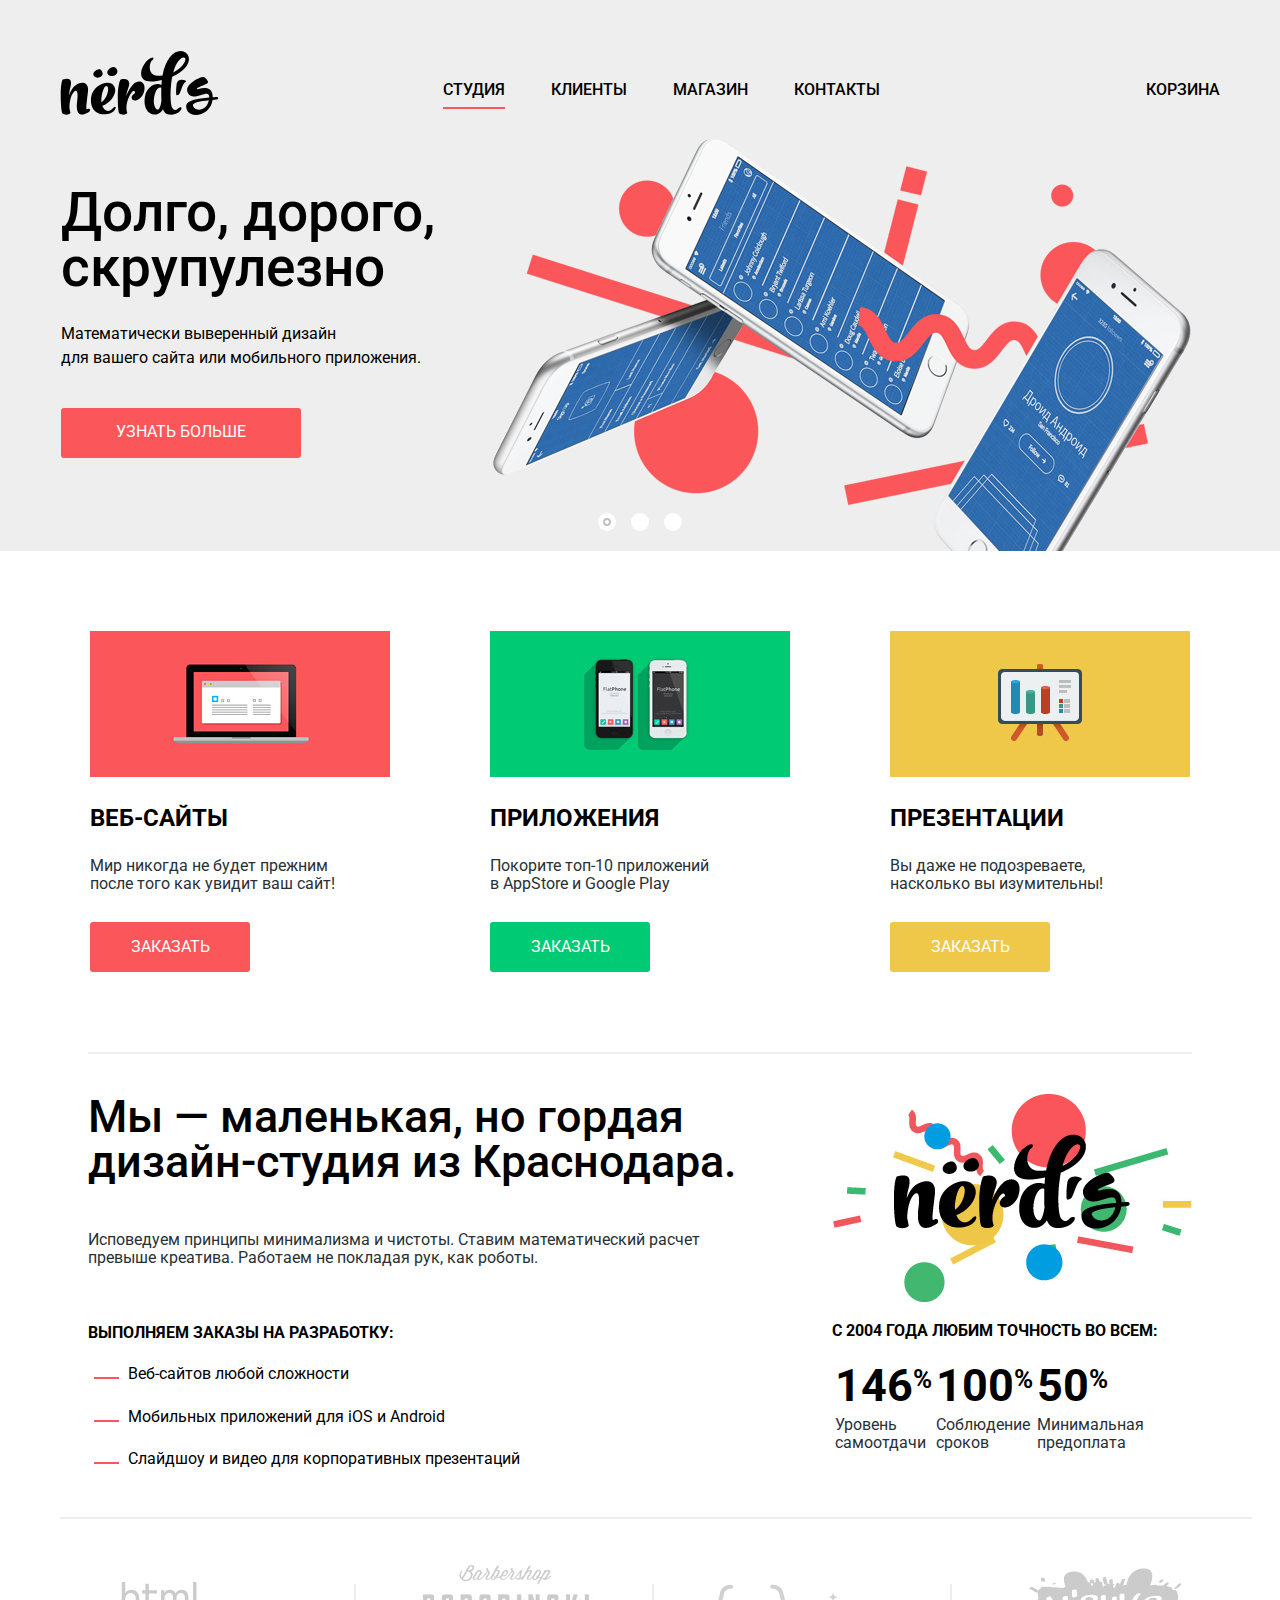
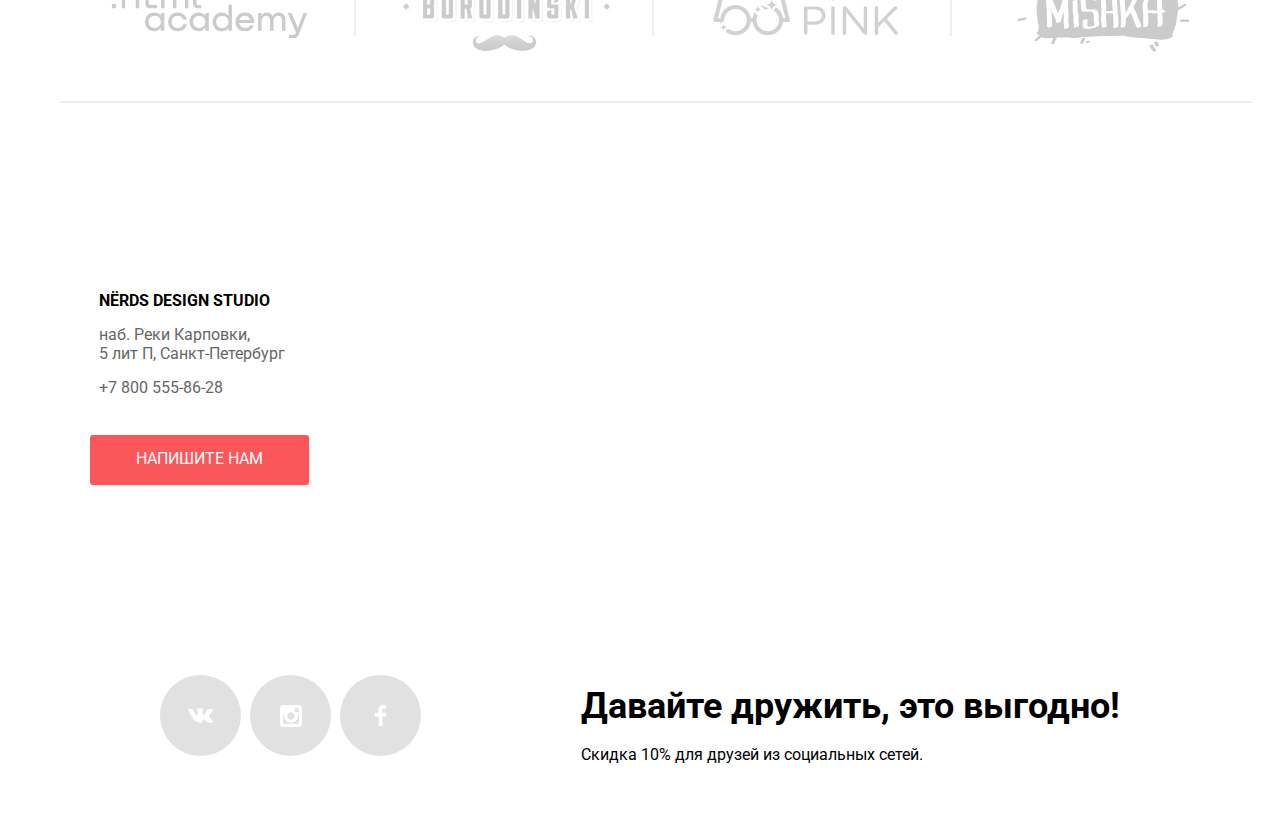
==== commit 9c7b37e3: "Финальные штрихи" ====
--- a/index.html
+++ b/index.html
@@ -25,7 +25,7 @@
                 </a>
                 <div class="main-navigation-wraper">
                     <ul class="site-navigation">
-                        <li><a class="nav-item" href="#">Студия</a></li>
+                        <li><a class="nav-item active-nav" href="#">Студия</a></li>
                         <li><a class="nav-item" href="#">Клиенты</a></li>
                         <li><a class="nav-item" href="catalog.html">Магазин</a></li>
                         <li><a class="nav-item" href="#">Контакты</a></li>
@@ -36,7 +36,6 @@
                     Корзина
                 </a>
                 </div>
-
             </div>
         </nav>
     </header>
--- a/css/style.css
+++ b/css/style.css
@@ -100,19 +100,7 @@
     text-decoration: none;
     color: var(--basic-black);
     margin-right: 20px;
-    margin-top: 10px;
-    position: relative;
-}
-
-.nav-item-basket::before {
-    content: "";
-    width: 15px;
-    height: 15px;
-    position: absolute;
-    left: -33px;
-    background-image: url(/img/cart-icon.svg);
-    background-repeat: no-repeat;
-    background-position: 0 0;
+    margin-top: 10px
 }
 
 .nav-item-basket:hover {
@@ -185,7 +173,7 @@
 }
 
 .services-item::before {
-    background-image: url("img/illustration-31.jpg");
+    background-image: url("..img/illustration-31.jpg");
 }
 
 .slider-description {
@@ -1050,7 +1038,7 @@
 }
 
 .carousel__dot--active {
-    background-image: url(/img/ellipse.svg);
+    background-image: url("../img/ellipse.svg");
     background-repeat: no-repeat;
     background-position: 50% 50%;
 }
@@ -1099,7 +1087,7 @@
 
 .map {
     margin-top: 80px;
-    background-image: url(../img/map.jpg);
+    background-image: url("../img/map.jpg");
     background-repeat: no-repeat;
     background-position: 50% 42%;
     background-size: cover;
@@ -1228,7 +1216,6 @@
     border: none;
     text-align: center;
     padding: 8px;
-    max-width: 80px;
 }
 
 .range-slider {
@@ -1491,7 +1478,7 @@
     position: absolute;
     left: -33px;
     top: 3px;
-    background-image: url("/img/checked.svg");
+    background-image: url("../img/checked.svg");
     background-repeat: no-repeat;
     background-position: 0 0;
     opacity: 0.4;
@@ -1533,4 +1520,9 @@
 .page-selected {
     background-color: var(--white);
     outline: 2px solid var(--grey);
+}
+
+.active-nav {
+    border-bottom: 2px solid var(--red);
+    padding-bottom: 8px;
 }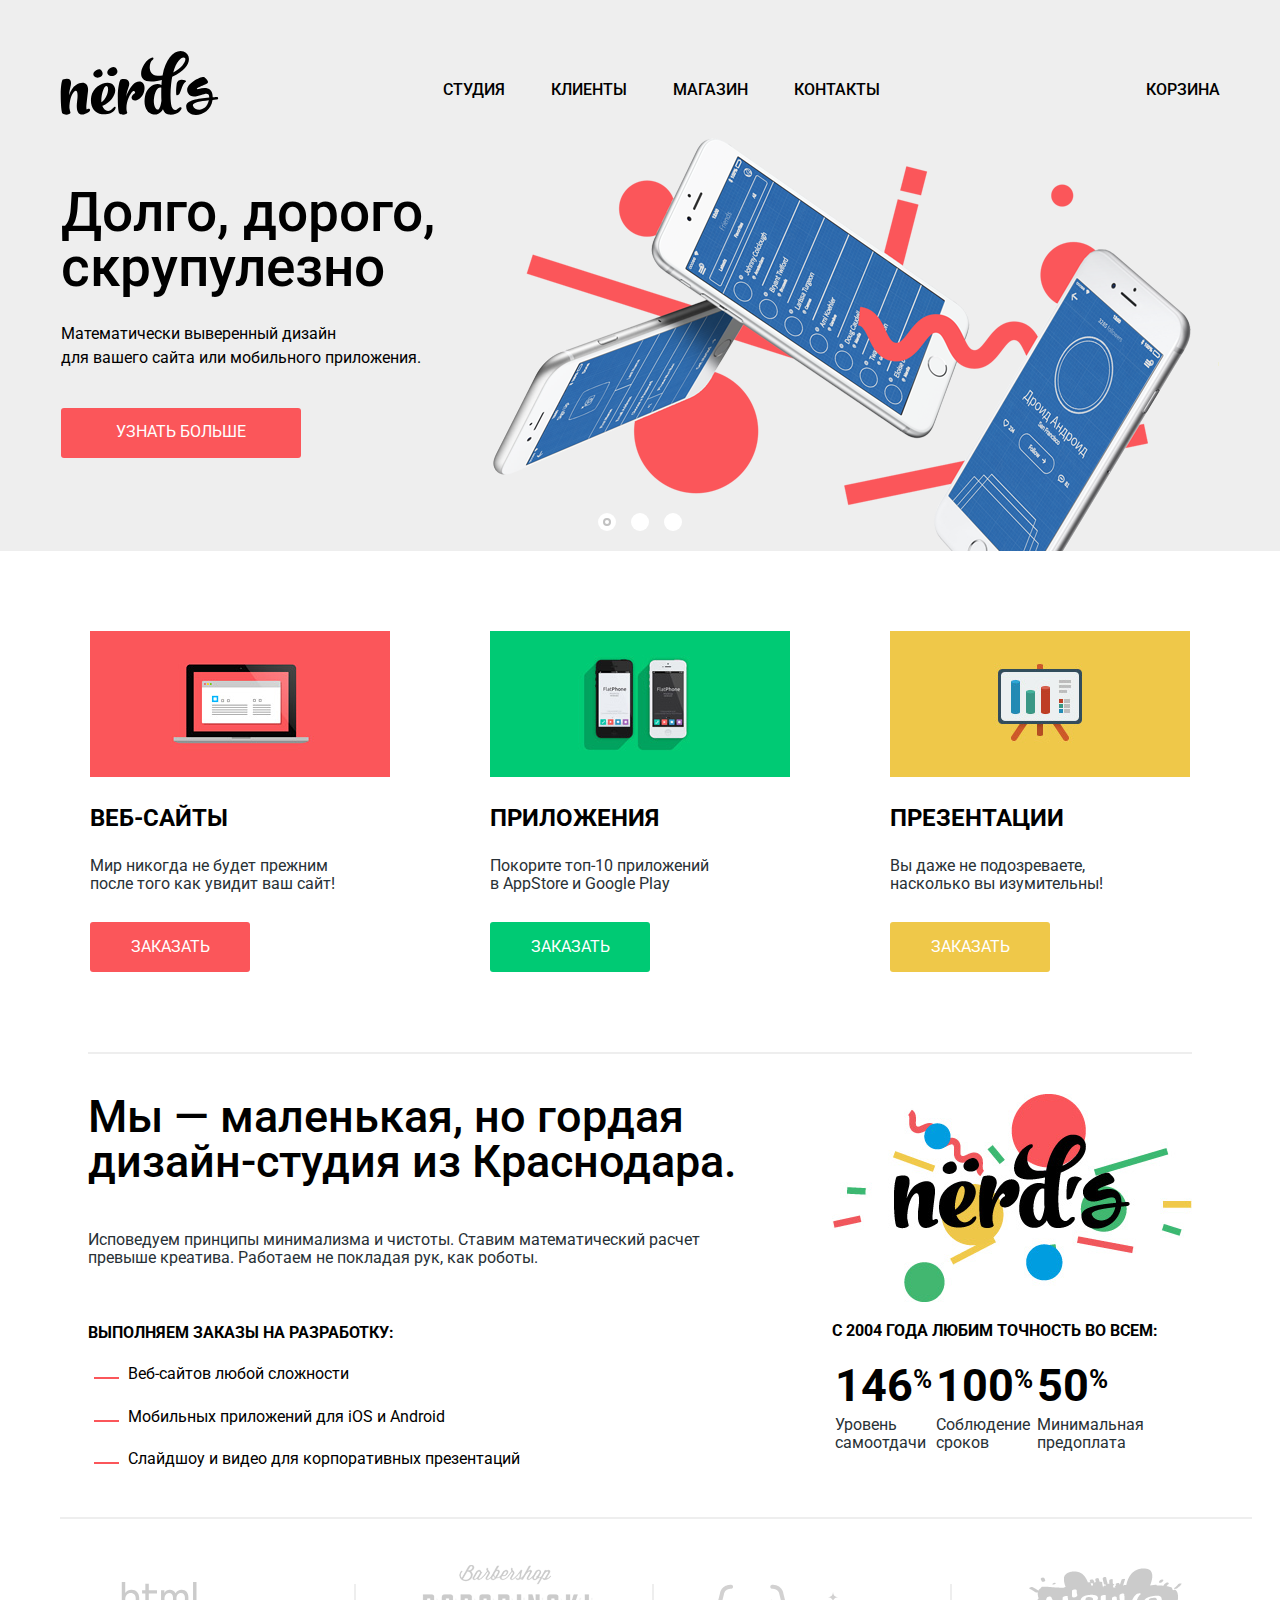
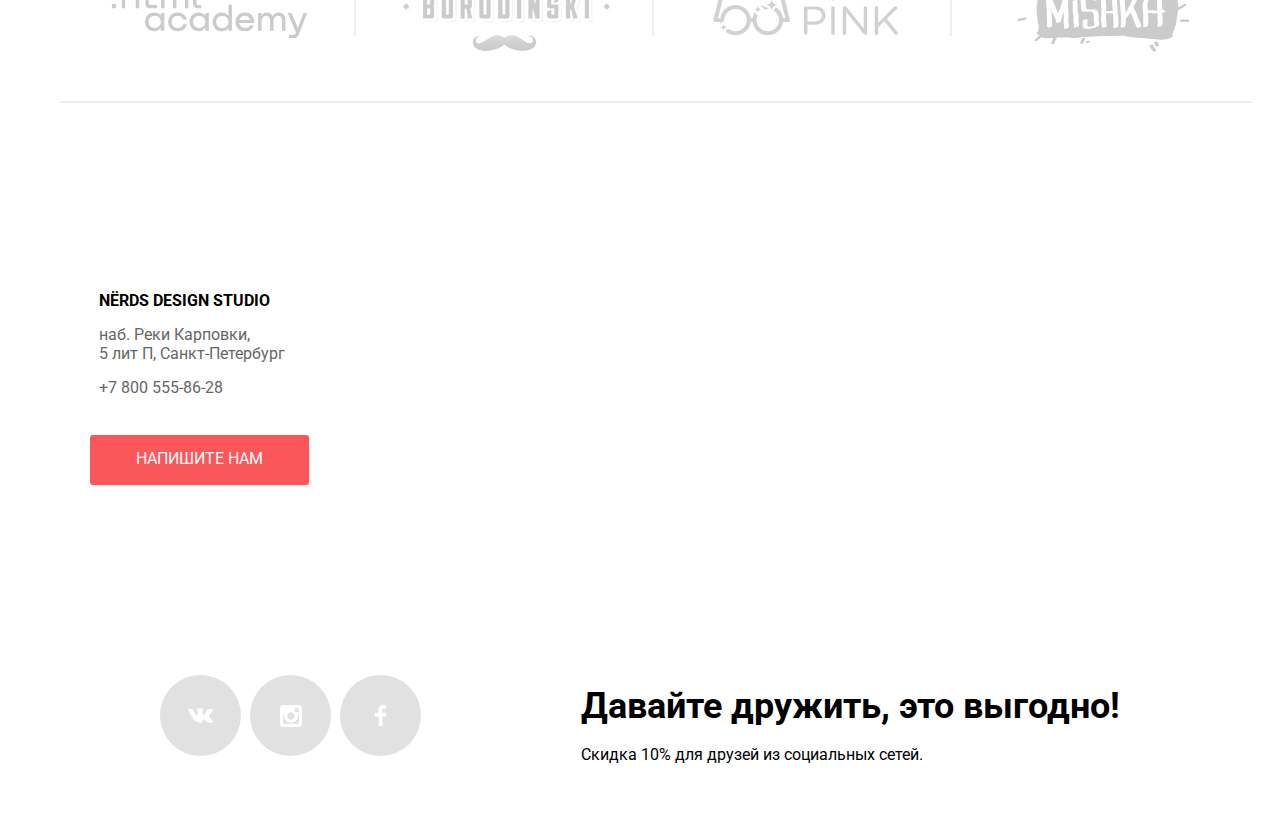
==== commit 11a7bf59: "Надеюсь, что всё" ====
--- a/index.html
+++ b/index.html
@@ -25,7 +25,7 @@
                 </a>
                 <div class="main-navigation-wraper">
                     <ul class="site-navigation">
-                        <li><a class="nav-item active-nav" href="#">Студия</a></li>
+                        <li><a class="nav-item" href="#">Студия</a></li>
                         <li><a class="nav-item" href="#">Клиенты</a></li>
                         <li><a class="nav-item" href="catalog.html">Магазин</a></li>
                         <li><a class="nav-item" href="#">Контакты</a></li>
--- a/css/style.css
+++ b/css/style.css
@@ -1210,12 +1210,13 @@
 }
 
 .cost__output {
-    margin-left: px;
     background: var(--grey);
     border-radius: 3px;
     border: none;
     text-align: center;
-    padding: 8px;
+    box-sizing: border-box;
+    max-width: 80px;
+    height: 38px;
 }
 
 .range-slider {
